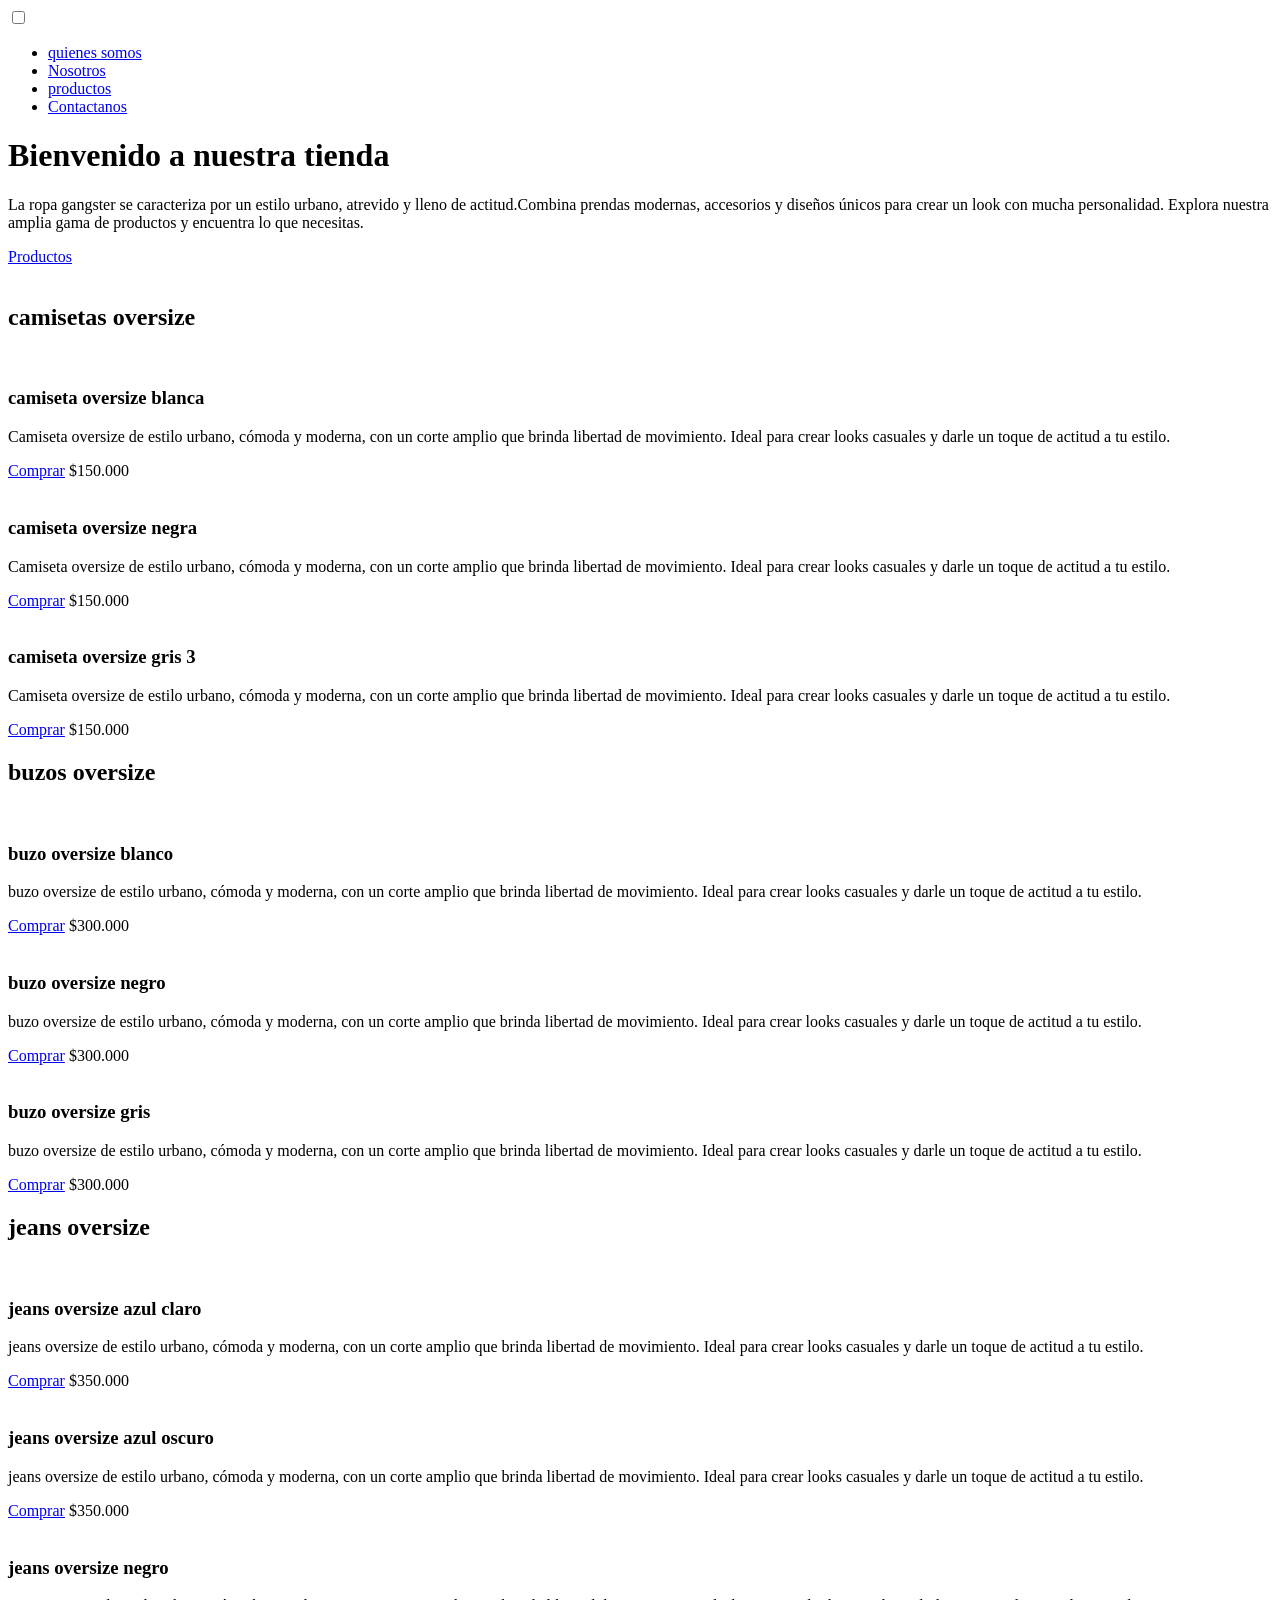
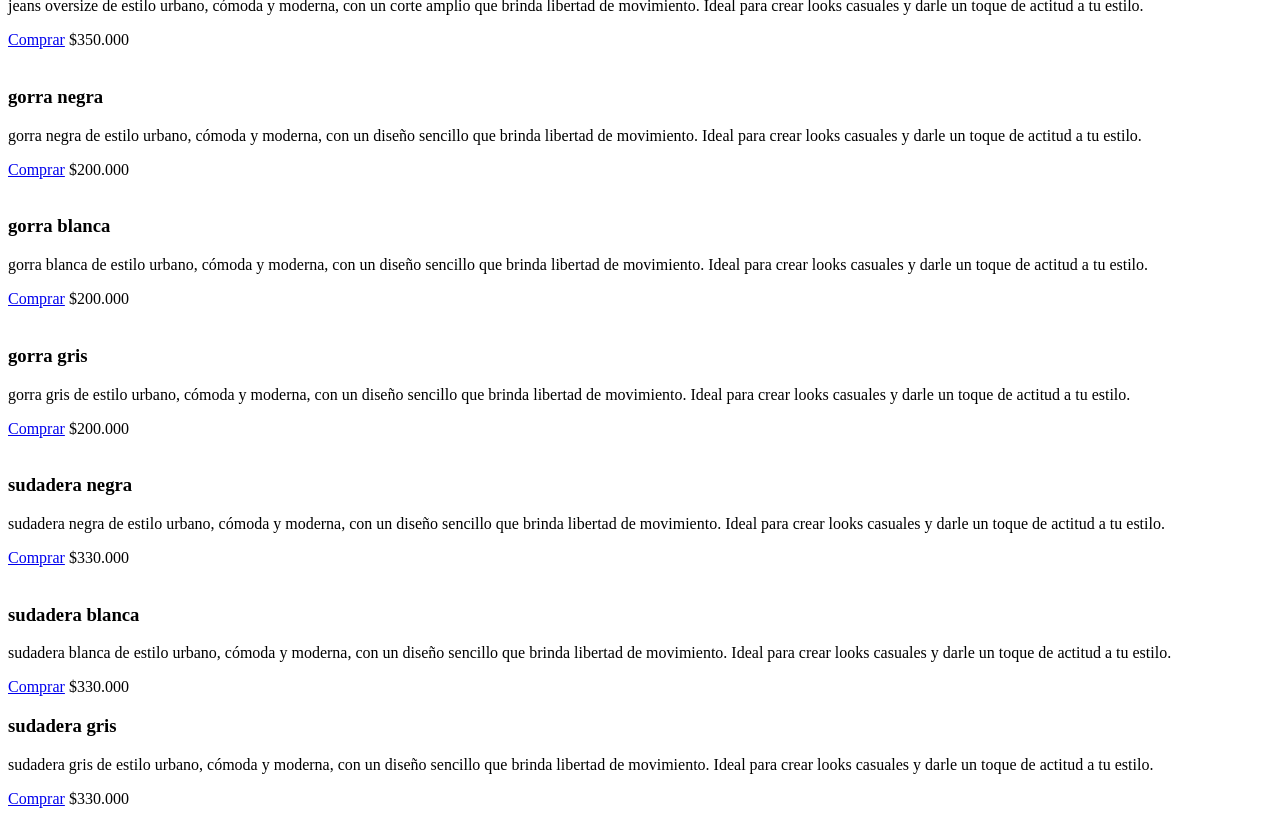
==== index.html @ 11039d5e "first commit" ====
<!DOCTYPE html>
<html lang="en">
<head>
    <meta charset="UTF-8">
    <meta name="viewport" content="width=device-width, initial-scale=1.0">
    <title>Document</title>
    <link rel="stylesheet" href="style.css">
</head>
<body>
  
    <header>
        <div class="menu container">
        <a href="#" class="logo"></a>
    <input type="checkbox" id="menu-toggle">
<label for="menu">
<img class="menu-icono" src="imagen logo.jpg" alt="">
</label>
<nav class="navbar">
    <ul>
        <li><a href="#">quienes somos</a></li>
        <li><a href="#">Nosotros</a></li>
        <li><a href="#">productos</a></li>
        <li><a href="#">Contactanos</a></li>
    </ul>
</nav>
</div>
<div class="header-content container"> 
<div class="header-text">
    <h1>Bienvenido a nuestra tienda</h1>
    <p> La ropa gangster se caracteriza por un estilo urbano, atrevido y lleno de actitud.Combina prendas modernas, accesorios y diseños únicos para crear un look con mucha personalidad.
        Explora nuestra amplia gama de productos y encuentra lo que necesitas.
    </p>
    <a href="#" class="btn-1">Productos</a>
</div>
<div class="header-imgg">
    <img src="descuentos.jpg" alt="">

</div>
</div>
<header>


    <section> 
        <h2>camisetas oversize</h2>
        <div class="productos-grid">
            <div class="producto">
                <img src="camisa blanca.avif" alt="">
                <h3>camiseta oversize blanca</h3>
                <p>Camiseta oversize de estilo urbano, cómoda y moderna, con un corte amplio que brinda libertad de movimiento. Ideal para crear looks casuales y darle un toque de actitud a tu estilo.</p>
                <a href="#" class="btn-2">Comprar</a>
                <span>$150.000</span>
            </div>
    
           
           
            <div class="producto">
                <img src="camisa negra.webp" alt="">
                <h3>camiseta oversize negra</h3>
                <p>Camiseta oversize de estilo urbano, cómoda y moderna, con un corte amplio que brinda libertad de movimiento. Ideal para crear looks casuales y darle un toque de actitud a tu estilo.</p>
                <a href="#" class="btn-2">Comprar</a>
                <span>$150.000</span>
            </div>
          
          
          
          
            <div class="producto">
                <img src="camisa gris.webp" alt="">
                <h3>camiseta oversize gris 3</h3>
                <p>Camiseta oversize de estilo urbano, cómoda y moderna, con un corte amplio que brinda libertad de movimiento. Ideal para crear looks casuales y darle un toque de actitud a tu estilo.</p>
                <a href="#" class="btn-2">Comprar</a>
                <span></span>$150.000</span>
            </div>
        </div>

    
    
        <h2>buzos oversize</h2>
        <div class="productos-grid">
            <div class="producto">
                <img src="buzo blanco.jpg" alt="">
                <h3>buzo oversize blanco</h3>
                <p>buzo oversize de estilo urbano, cómoda y moderna, con un corte amplio que brinda libertad de movimiento. Ideal para crear looks casuales y darle un toque de actitud a tu estilo.</p>
                <a href="#" class="btn-2">Comprar</a>
                <span>$300.000</span>
            </div>
           
           
           
            <div class="producto">
                <img src="buzo negro.jpg" alt="">
                <h3>buzo oversize negro</h3>
                <p>buzo oversize de estilo urbano, cómoda y moderna, con un corte amplio que brinda libertad de movimiento. Ideal para crear looks casuales y darle un toque de actitud a tu estilo.</p>
                <a href="#" class="btn-2">Comprar</a>
                <span>$300.000</span>
            </div>
          
          
          
          
            <div class="producto">
                <img src="buzo gris.jpg" alt="">
                <h3>buzo oversize gris</h3>
                <p>buzo oversize de estilo urbano, cómoda y moderna, con un corte amplio que brinda libertad de movimiento. Ideal para crear looks casuales y darle un toque de actitud a tu estilo.</p>
                <a href="#" class="btn-2">Comprar</a>
                <span>$300.000</span>
                
                    
    <section> 
        <h2>jeans oversize</h2>
        <div class="productos-grid">


            <div class="producto">
                <img src="jeans azul claro.jpg" alt="">
                <h3>jeans oversize azul claro</h3>
                <p>jeans oversize de estilo urbano, cómoda y moderna, con un corte amplio que brinda libertad de movimiento. Ideal para crear looks casuales y darle un toque de actitud a tu estilo.</p>
                <a href="#" class="btn-2">Comprar</a>
                <span>$350.000</span>
                
            </div>
                <img src="azul oscuro.jpg" alt="">
                <h3>jeans oversize azul oscuro</h3>
                <p>jeans oversize de estilo urbano, cómoda y moderna, con un corte amplio que brinda libertad de movimiento. Ideal para crear looks casuales y darle un toque de actitud a tu estilo.</p>
                <a href="#" class="btn-2">Comprar</a>
                <span>$350.000</span>

        </div> 
                <img src="jeans negro.jpg" alt="">
                <h3>jeans oversize negro</h3>
                <p>jeans oversize de estilo urbano, cómoda y moderna, con un corte amplio que brinda libertad de movimiento. Ideal para crear looks casuales y darle un toque de actitud a tu estilo.</p>
                <a href="#" class="btn-2">Comprar</a>
                <span>$350.000</span>

                <div>
                <img src="gorra negra.jpg" alt="">
                <h3>gorra negra</h3>
                <p>gorra negra de estilo urbano, cómoda y moderna, con un diseño sencillo que brinda libertad de movimiento. Ideal para crear looks casuales y darle un toque de actitud a tu estilo.</p>
                <a href="#" class="btn-2">Comprar</a>
                <span>$200.000</span>

                </div>
                <img src="gorra blanca.jpg" alt="">
                <h3>gorra blanca</h3>
                <p>gorra blanca de estilo urbano, cómoda y moderna, con un diseño sencillo que brinda libertad de movimiento. Ideal para crear looks casuales y darle un toque de actitud a tu estilo.</p>
                <a href="#" class="btn-2">Comprar</a>
                <span>$200.000</span>

                </div> <img src="gorra gris.jpg" alt="">
                <h3>gorra gris</h3>
                <p>gorra gris de estilo urbano, cómoda y moderna, con un diseño sencillo que brinda libertad de movimiento. Ideal para crear looks casuales y darle un toque de actitud a tu estilo.</p>
                <a href="#" class="btn-2">Comprar</a>
                <span>$200.000</span>

            
        </div>
         <img src="sudadera negra.jpg" alt="">
                <h3>sudadera negra</h3>
                <p>sudadera negra de estilo urbano, cómoda y moderna, con un diseño sencillo que brinda libertad de movimiento. Ideal para crear looks casuales y darle un toque de actitud a tu estilo.</p>
                <a href="#" class="btn-2">Comprar</a>
                <span>$330.000</span>

         </section>
                <img src="sudadera blanca.jpg" alt="">
                <h3>sudadera blanca</h3>
                <p>sudadera blanca de estilo urbano, cómoda y moderna, con un diseño sencillo que brinda libertad de movimiento. Ideal para crear looks casuales y darle un toque de actitud a tu estilo.</p>
                <a href="#" class="btn-2">Comprar</a>
                <span>$330.000</span> 


    
                <img src="sudadera gris.jpg" alt="">
                <h3>sudadera gris</h3>
                <p>sudadera gris de estilo urbano, cómoda y moderna, con un diseño sencillo que brinda libertad de movimiento. Ideal para crear looks casuales y darle un toque de actitud a tu estilo.</p>
                <a href="#" class="btn-2">Comprar</a>
                <span>$330.000</span>    
</body>
</html>
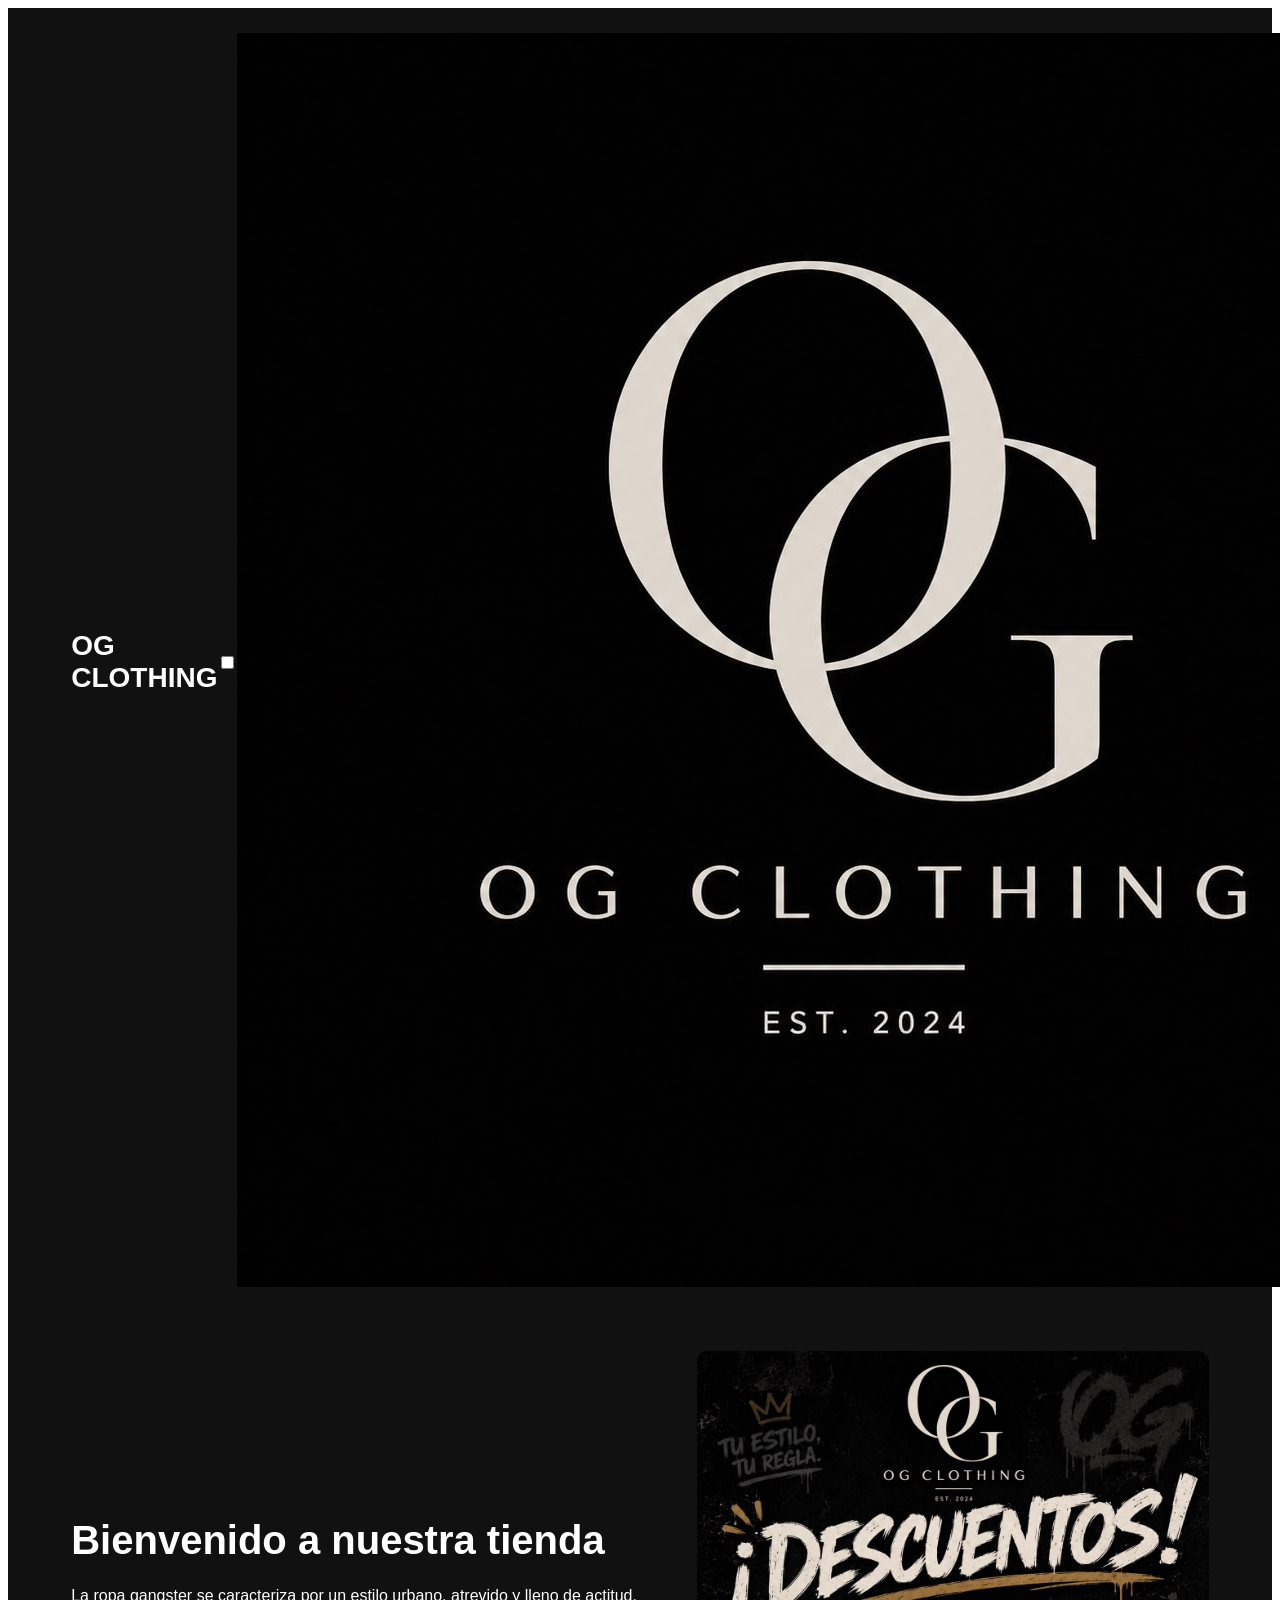
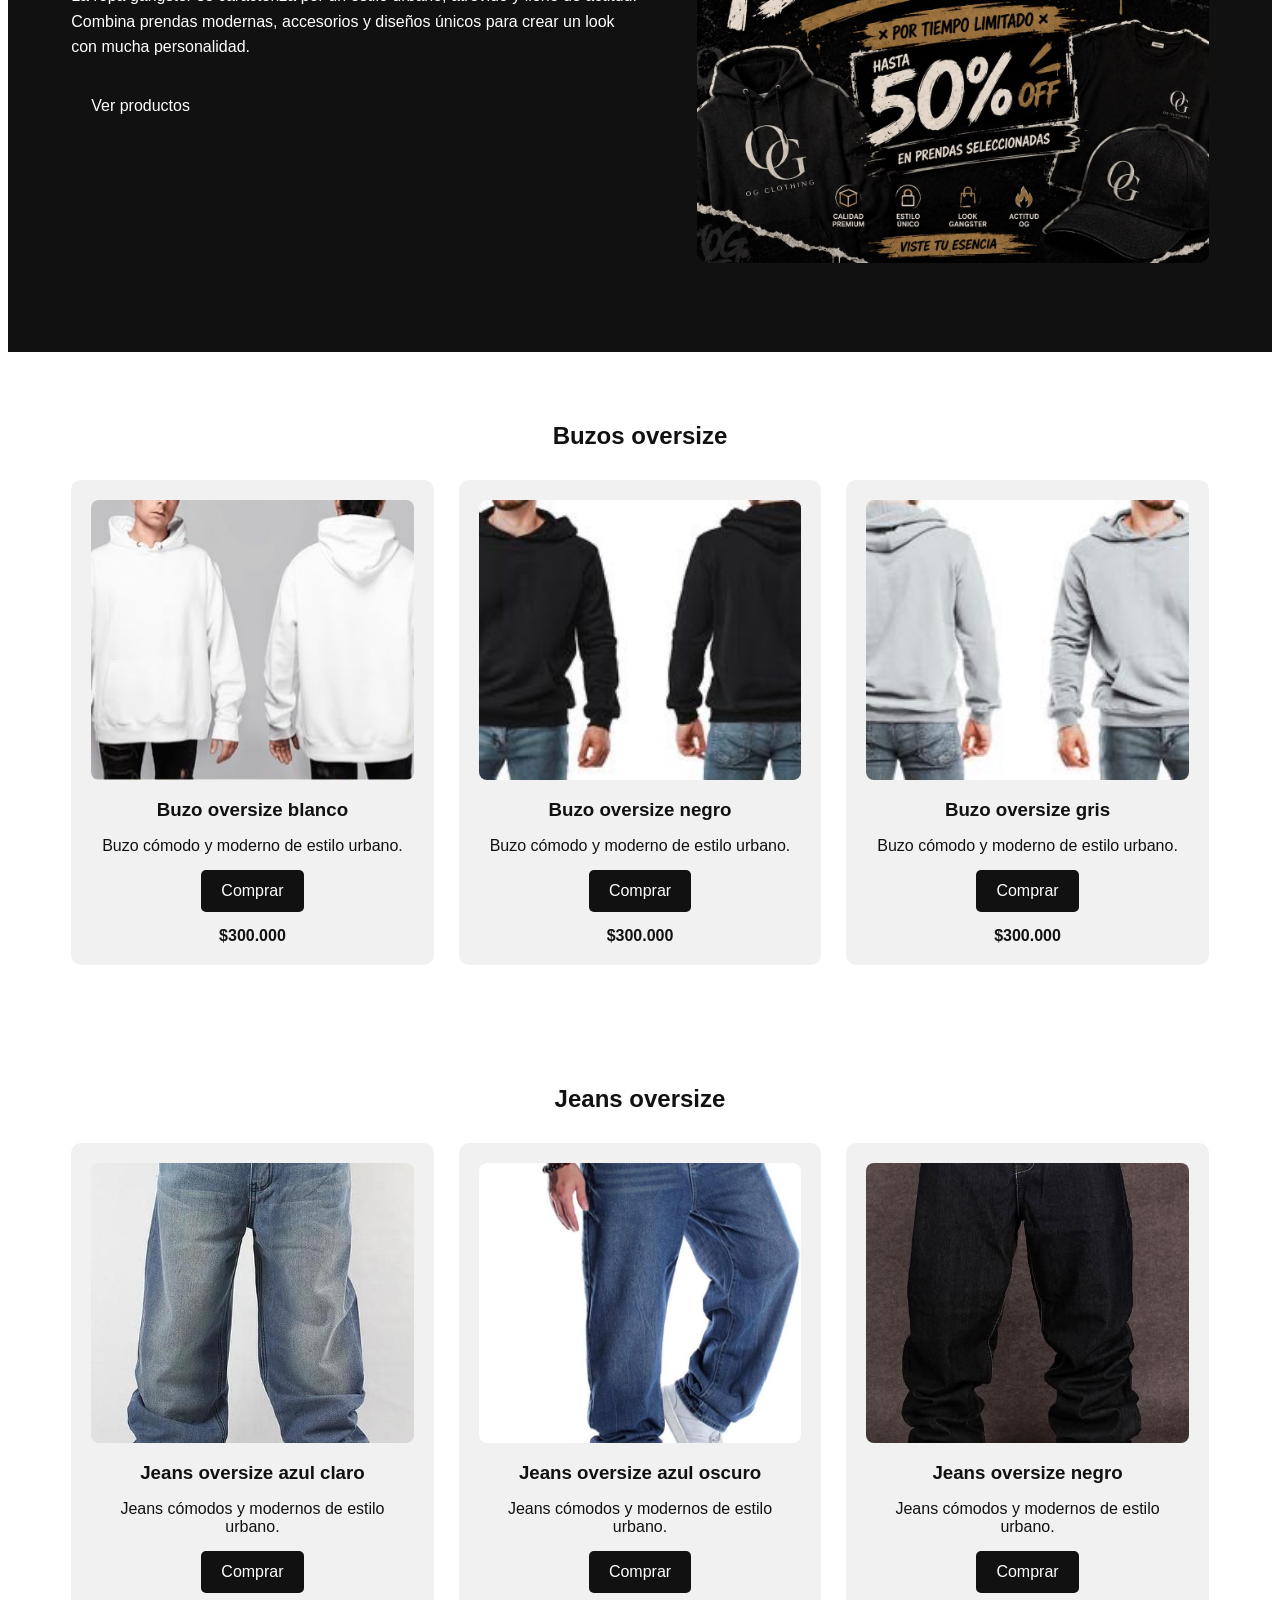
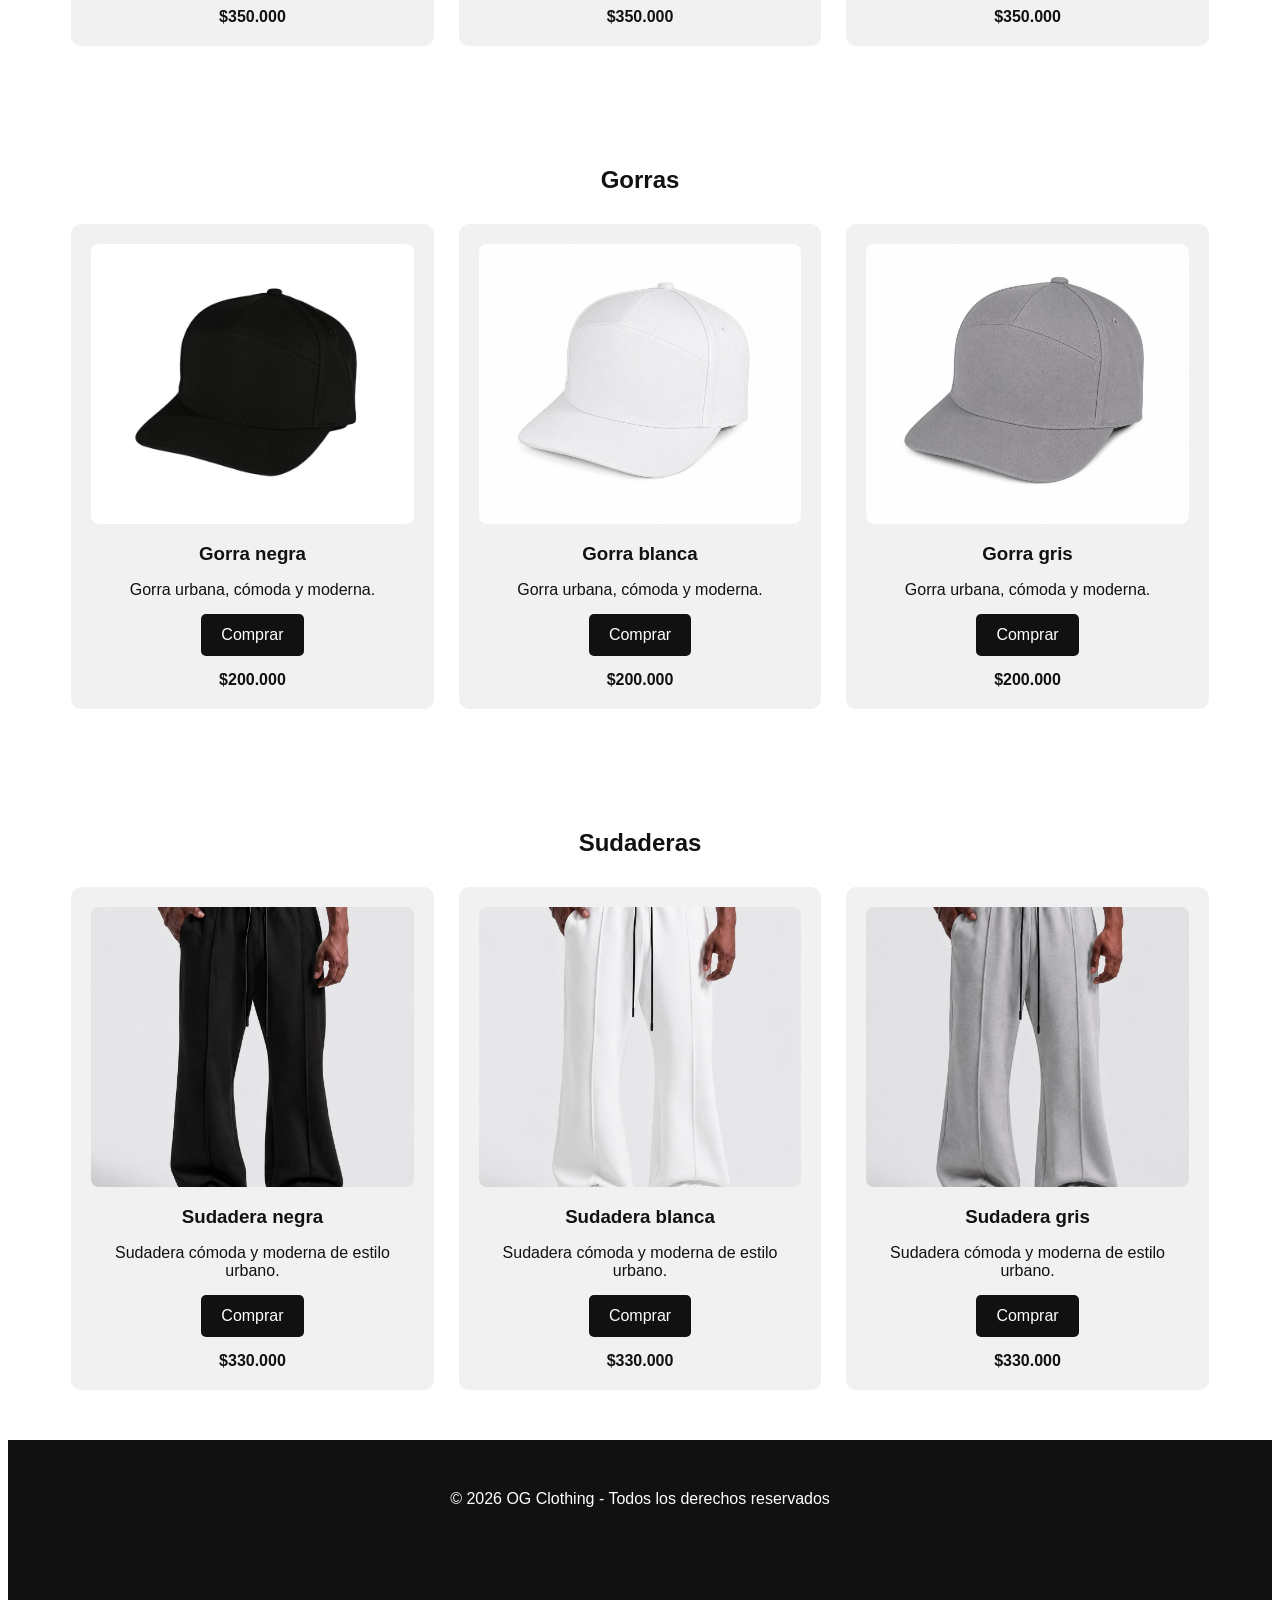
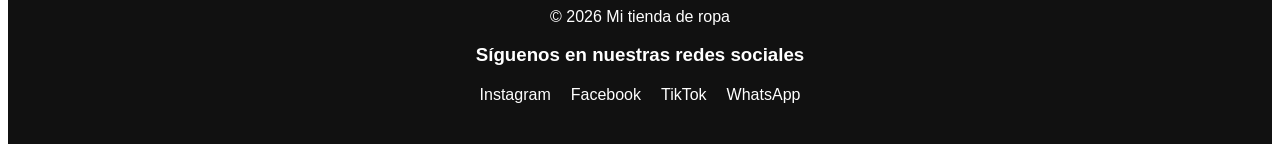
==== commit f3ca9077: "Se crea una pagina interna de quienes somos y se estiliza el footer con CSS" ====
--- a/index.html
+++ b/index.html
@@ -1,178 +1,220 @@
+
 <!DOCTYPE html>
-<html lang="en">
+<html lang="es">
+
 <head>
     <meta charset="UTF-8">
     <meta name="viewport" content="width=device-width, initial-scale=1.0">
-    <title>Document</title>
+    <title>OG Clothing</title>
     <link rel="stylesheet" href="style.css">
 </head>
+
 <body>
-  
-    <header>
-        <div class="menu container">
-        <a href="#" class="logo"></a>
-    <input type="checkbox" id="menu-toggle">
-<label for="menu">
-<img class="menu-icono" src="imagen logo.jpg" alt="">
-</label>
-<nav class="navbar">
-    <ul>
-        <li><a href="#">quienes somos</a></li>
-        <li><a href="#">Nosotros</a></li>
-        <li><a href="#">productos</a></li>
-        <li><a href="#">Contactanos</a></li>
-    </ul>
-</nav>
-</div>
-<div class="header-content container"> 
-<div class="header-text">
-    <h1>Bienvenido a nuestra tienda</h1>
-    <p> La ropa gangster se caracteriza por un estilo urbano, atrevido y lleno de actitud.Combina prendas modernas, accesorios y diseños únicos para crear un look con mucha personalidad.
-        Explora nuestra amplia gama de productos y encuentra lo que necesitas.
-    </p>
-    <a href="#" class="btn-1">Productos</a>
-</div>
-<div class="header-imgg">
-    <img src="descuentos.jpg" alt="">
-
-</div>
-</div>
+
 <header>
-
-
-    <section> 
-        <h2>camisetas oversize</h2>
-        <div class="productos-grid">
-            <div class="producto">
-                <img src="camisa blanca.avif" alt="">
-                <h3>camiseta oversize blanca</h3>
-                <p>Camiseta oversize de estilo urbano, cómoda y moderna, con un corte amplio que brinda libertad de movimiento. Ideal para crear looks casuales y darle un toque de actitud a tu estilo.</p>
-                <a href="#" class="btn-2">Comprar</a>
-                <span>$150.000</span>
-            </div>
-    
-           
-           
-            <div class="producto">
-                <img src="camisa negra.webp" alt="">
-                <h3>camiseta oversize negra</h3>
-                <p>Camiseta oversize de estilo urbano, cómoda y moderna, con un corte amplio que brinda libertad de movimiento. Ideal para crear looks casuales y darle un toque de actitud a tu estilo.</p>
-                <a href="#" class="btn-2">Comprar</a>
-                <span>$150.000</span>
-            </div>
-          
-          
-          
-          
-            <div class="producto">
-                <img src="camisa gris.webp" alt="">
-                <h3>camiseta oversize gris 3</h3>
-                <p>Camiseta oversize de estilo urbano, cómoda y moderna, con un corte amplio que brinda libertad de movimiento. Ideal para crear looks casuales y darle un toque de actitud a tu estilo.</p>
-                <a href="#" class="btn-2">Comprar</a>
-                <span></span>$150.000</span>
-            </div>
-        </div>
-
-    
-    
-        <h2>buzos oversize</h2>
-        <div class="productos-grid">
-            <div class="producto">
-                <img src="buzo blanco.jpg" alt="">
-                <h3>buzo oversize blanco</h3>
-                <p>buzo oversize de estilo urbano, cómoda y moderna, con un corte amplio que brinda libertad de movimiento. Ideal para crear looks casuales y darle un toque de actitud a tu estilo.</p>
+    <div class="menu container">
+        <a href="#" class="logo">OG CLOTHING</a>
+
+        <input type="checkbox" id="menu-toggle">
+
+        <label for="menu-toggle">
+            <img class="menu-icono" src="imagenes/imagen%20logo.jpg" alt="Menú">
+        </label>
+
+        <nav class="navbar">
+            <ul>
+                <li><a href="#inicio">Inicio</a></li>
+                <li><a href="#productos">Productos</a></li>
+                <li><a href="#contacto">Contáctanos</a></li>
+            </ul>
+        </nav>
+    </div>
+
+    <div class="header-content container" id="inicio">
+        <div class="header-text">
+            <h1>Bienvenido a nuestra tienda</h1>
+
+            <p>
+                La ropa gangster se caracteriza por un estilo urbano, atrevido
+                y lleno de actitud. Combina prendas modernas, accesorios y
+                diseños únicos para crear un look con mucha personalidad.
+            </p>
+
+            <a href="#productos" class="btn-1">Ver productos</a>
+        </div>
+
+        <div class="header-img">
+            <img src="imagenes/descuentos.jpg" alt="Descuentos de OG Clothing">
+        </div>
+    </div>
+</header>
+
+<main id="productos">
+
+    <section class="productos-seccion">
+        <h2>Buzos oversize</h2>
+
+        <div class="productos-grid">
+
+            <div class="producto">
+                <img src="imagenes/buzo%20blanco.jpg" alt="Buzo oversize blanco">
+                <h3>Buzo oversize blanco</h3>
+                <p>Buzo cómodo y moderno de estilo urbano.</p>
                 <a href="#" class="btn-2">Comprar</a>
                 <span>$300.000</span>
             </div>
-           
-           
-           
-            <div class="producto">
-                <img src="buzo negro.jpg" alt="">
-                <h3>buzo oversize negro</h3>
-                <p>buzo oversize de estilo urbano, cómoda y moderna, con un corte amplio que brinda libertad de movimiento. Ideal para crear looks casuales y darle un toque de actitud a tu estilo.</p>
+
+            <div class="producto">
+                <img src="imagenes/buzo%20negro.jpg" alt="Buzo oversize negro">
+                <h3>Buzo oversize negro</h3>
+                <p>Buzo cómodo y moderno de estilo urbano.</p>
                 <a href="#" class="btn-2">Comprar</a>
                 <span>$300.000</span>
             </div>
-          
-          
-          
-          
-            <div class="producto">
-                <img src="buzo gris.jpg" alt="">
-                <h3>buzo oversize gris</h3>
-                <p>buzo oversize de estilo urbano, cómoda y moderna, con un corte amplio que brinda libertad de movimiento. Ideal para crear looks casuales y darle un toque de actitud a tu estilo.</p>
+
+            <div class="producto">
+                <img src="imagenes/buzo%20gris.jpg" alt="Buzo oversize gris">
+                <h3>Buzo oversize gris</h3>
+                <p>Buzo cómodo y moderno de estilo urbano.</p>
                 <a href="#" class="btn-2">Comprar</a>
                 <span>$300.000</span>
-                
-                    
-    <section> 
-        <h2>jeans oversize</h2>
-        <div class="productos-grid">
-
-
-            <div class="producto">
-                <img src="jeans azul claro.jpg" alt="">
-                <h3>jeans oversize azul claro</h3>
-                <p>jeans oversize de estilo urbano, cómoda y moderna, con un corte amplio que brinda libertad de movimiento. Ideal para crear looks casuales y darle un toque de actitud a tu estilo.</p>
+            </div>
+
+        </div>
+    </section>
+
+    <section class="productos-seccion">
+        <h2>Jeans oversize</h2>
+
+        <div class="productos-grid">
+
+            <div class="producto">
+                <img src="imagenes/jeans%20azul%20claro.jpg" alt="Jeans azul claro">
+                <h3>Jeans oversize azul claro</h3>
+                <p>Jeans cómodos y modernos de estilo urbano.</p>
                 <a href="#" class="btn-2">Comprar</a>
                 <span>$350.000</span>
-                
-            </div>
-                <img src="azul oscuro.jpg" alt="">
-                <h3>jeans oversize azul oscuro</h3>
-                <p>jeans oversize de estilo urbano, cómoda y moderna, con un corte amplio que brinda libertad de movimiento. Ideal para crear looks casuales y darle un toque de actitud a tu estilo.</p>
+            </div>
+
+            <div class="producto">
+                <img src="imagenes/azul%20oscuro.jpg" alt="Jeans azul oscuro">
+                <h3>Jeans oversize azul oscuro</h3>
+                <p>Jeans cómodos y modernos de estilo urbano.</p>
                 <a href="#" class="btn-2">Comprar</a>
                 <span>$350.000</span>
-
-        </div> 
-                <img src="jeans negro.jpg" alt="">
-                <h3>jeans oversize negro</h3>
-                <p>jeans oversize de estilo urbano, cómoda y moderna, con un corte amplio que brinda libertad de movimiento. Ideal para crear looks casuales y darle un toque de actitud a tu estilo.</p>
+            </div>
+
+            <div class="producto">
+                <img src="imagenes/jeans%20negro.jpg" alt="Jeans negro">
+                <h3>Jeans oversize negro</h3>
+                <p>Jeans cómodos y modernos de estilo urbano.</p>
                 <a href="#" class="btn-2">Comprar</a>
                 <span>$350.000</span>
-
-                <div>
-                <img src="gorra negra.jpg" alt="">
-                <h3>gorra negra</h3>
-                <p>gorra negra de estilo urbano, cómoda y moderna, con un diseño sencillo que brinda libertad de movimiento. Ideal para crear looks casuales y darle un toque de actitud a tu estilo.</p>
+            </div>
+
+        </div>
+    </section>
+
+    <section class="productos-seccion">
+        <h2>Gorras</h2>
+
+        <div class="productos-grid">
+
+            <div class="producto">
+                <img src="imagenes/gorra%20negra.jpg" alt="Gorra negra">
+                <h3>Gorra negra</h3>
+                <p>Gorra urbana, cómoda y moderna.</p>
                 <a href="#" class="btn-2">Comprar</a>
                 <span>$200.000</span>
-
-                </div>
-                <img src="gorra blanca.jpg" alt="">
-                <h3>gorra blanca</h3>
-                <p>gorra blanca de estilo urbano, cómoda y moderna, con un diseño sencillo que brinda libertad de movimiento. Ideal para crear looks casuales y darle un toque de actitud a tu estilo.</p>
+            </div>
+
+            <div class="producto">
+                <img src="imagenes/gorra%20blanca.jpg" alt="Gorra blanca">
+                <h3>Gorra blanca</h3>
+                <p>Gorra urbana, cómoda y moderna.</p>
                 <a href="#" class="btn-2">Comprar</a>
                 <span>$200.000</span>
-
-                </div> <img src="gorra gris.jpg" alt="">
-                <h3>gorra gris</h3>
-                <p>gorra gris de estilo urbano, cómoda y moderna, con un diseño sencillo que brinda libertad de movimiento. Ideal para crear looks casuales y darle un toque de actitud a tu estilo.</p>
+            </div>
+
+            <div class="producto">
+                <img src="imagenes/gorra%20gris.jpg" alt="Gorra gris">
+                <h3>Gorra gris</h3>
+                <p>Gorra urbana, cómoda y moderna.</p>
                 <a href="#" class="btn-2">Comprar</a>
                 <span>$200.000</span>
-
-            
-        </div>
-         <img src="sudadera negra.jpg" alt="">
-                <h3>sudadera negra</h3>
-                <p>sudadera negra de estilo urbano, cómoda y moderna, con un diseño sencillo que brinda libertad de movimiento. Ideal para crear looks casuales y darle un toque de actitud a tu estilo.</p>
+            </div>
+
+        </div>
+    </section>
+
+    <section class="productos-seccion">
+        <h2>Sudaderas</h2>
+
+        <div class="productos-grid">
+
+            <div class="producto">
+                <img src="imagenes/sudadera%20negra.jpg" alt="Sudadera negra">
+                <h3>Sudadera negra</h3>
+                <p>Sudadera cómoda y moderna de estilo urbano.</p>
                 <a href="#" class="btn-2">Comprar</a>
                 <span>$330.000</span>
-
-         </section>
-                <img src="sudadera blanca.jpg" alt="">
-                <h3>sudadera blanca</h3>
-                <p>sudadera blanca de estilo urbano, cómoda y moderna, con un diseño sencillo que brinda libertad de movimiento. Ideal para crear looks casuales y darle un toque de actitud a tu estilo.</p>
-                <a href="#" class="btn-2">Comprar</a>
-                <span>$330.000</span> 
-
-
-    
-                <img src="sudadera gris.jpg" alt="">
-                <h3>sudadera gris</h3>
-                <p>sudadera gris de estilo urbano, cómoda y moderna, con un diseño sencillo que brinda libertad de movimiento. Ideal para crear looks casuales y darle un toque de actitud a tu estilo.</p>
-                <a href="#" class="btn-2">Comprar</a>
-                <span>$330.000</span>    
-</body>
-</html> +            </div>
+
+            <div class="producto">
+                <img src="imagenes/sudadera%20blanca.jpg" alt="Sudadera blanca">
+                <h3>Sudadera blanca</h3>
+                <p>Sudadera cómoda y moderna de estilo urbano.</p>
+                <a href="#" class="btn-2">Comprar</a>
+                <span>$330.000</span>
+            </div>
+
+            <div class="producto">
+                <img src="imagenes/sudadera%20gris.jpg" alt="Sudadera gris">
+                <h3>Sudadera gris</h3>
+                <p>Sudadera cómoda y moderna de estilo urbano.</p>
+                <a href="#" class="btn-2">Comprar</a>
+                <span>$330.000</span>
+            </div>
+
+        </div>
+    </section>
+
+</main>
+
+<footer id="contacto">
+    <p>© 2026 OG Clothing - Todos los derechos reservados</p>
+</footer>
+
+<!-- PIE DE PÁGINA -->
+    <footer>
+
+    <p>© 2026 Mi tienda de ropa</p>
+
+    <h3>Síguenos en nuestras redes sociales</h3>
+
+    <div class="redes-sociales">
+
+        <a href="https://www.instagram.com/ja_r004" target="_blank">
+            Instagram
+        </a>
+
+        <a href="https://www.facebook.com/Jean Alvarez" target="_blank">
+            Facebook
+        </a>
+
+        <a href="https://www.tiktok.com/@jean.alvarez824" target="_blank">
+            TikTok
+        </a>
+
+        <a href="https://wa.me/573243213664" target="_blank">
+            WhatsApp
+        </a>
+
+    </div>
+
+</footer>
+
+
+<body>
+</html>
+
--- a/style.css
+++ b/style.css
@@ -0,0 +1,180 @@
+Hazlo más fácil: reemplaza todo el contenido de tu archivo style.css por este código:
+
+* {
+    box-sizing: border-box;
+    margin: 0;
+    padding: 0;
+}
+
+body {
+    font-family: Arial, sans-serif;
+    background: white;
+    color: #111;
+}
+
+header {
+    background: #111;
+    color: white;
+    padding: 25px 0;
+}
+
+.container {
+    width: 90%;
+    max-width: 1200px;
+    margin: auto;
+}
+
+.menu {
+    display: flex;
+    align-items: center;
+    justify-content: space-between;
+}
+
+.logo {
+    color: white;
+    font-size: 28px;
+    font-weight: bold;
+    text-decoration: none;
+}
+
+.navbar ul {
+    display: flex;
+    gap: 20px;
+    list-style: none;
+}
+
+.navbar a {
+    color: white;
+    text-decoration: none;
+}
+
+.header-content {
+    display: flex;
+    align-items: center;
+    justify-content: space-between;
+    gap: 30px;
+    padding: 60px 0;
+}
+
+.header-text {
+    width: 50%;
+}
+
+.header-text h1 {
+    font-size: 40px;
+    margin-bottom: 20px;
+}
+
+.header-text p {
+    line-height: 1.6;
+    margin-bottom: 25px;
+}
+
+.header-img {
+    width: 45%;
+}
+
+.header-img img {
+    width: 100%;
+    border-radius: 10px;
+}
+
+.btn-1,
+.btn-2 {
+    display: inline-block;
+    padding: 12px 20px;
+    background: #111;
+    color: white;
+    text-decoration: none;
+    border-radius: 5px;
+}
+
+.productos-seccion {
+    padding: 50px 5%;
+}
+
+.productos-seccion h2 {
+    text-align: center;
+    margin-bottom: 30px;
+}
+
+.productos-grid {
+    display: grid;
+    grid-template-columns: repeat(3, 1fr);
+    gap: 25px;
+}
+
+.producto {
+    padding: 20px;
+    background: #f1f1f1;
+    text-align: center;
+    border-radius: 10px;
+}
+
+.producto img {
+    width: 100%;
+    height: 280px;
+    object-fit: cover;
+    border-radius: 8px;
+}
+
+.producto h3 {
+    margin: 15px 0 10px;
+}
+
+.producto p {
+    margin-bottom: 15px;
+}
+
+.producto span {
+    display: block;
+    margin-top: 15px;
+    font-weight: bold;
+}
+
+footer {
+    padding: 40px 20px;
+    background: #111;
+    color: white;
+    text-align: center;
+}
+
+footer h2,
+footer h3 {
+    margin-bottom: 15px;
+}
+
+footer p {
+    margin: 10px 0;
+}
+
+.redes-sociales {
+    display: flex;
+    justify-content: center;
+    gap: 20px;
+    margin-top: 20px;
+}
+
+.redes-sociales a {
+    color: white;
+    text-decoration: none;
+}
+
+@media (max-width: 768px) {
+    .header-content {
+        flex-direction: column;
+    }
+
+    .header-text,
+    .header-img {
+        width: 100%;
+    }
+
+    .productos-grid {
+        grid-template-columns: 1fr;
+    }
+
+    .navbar ul {
+        display: none;
+    }
+}
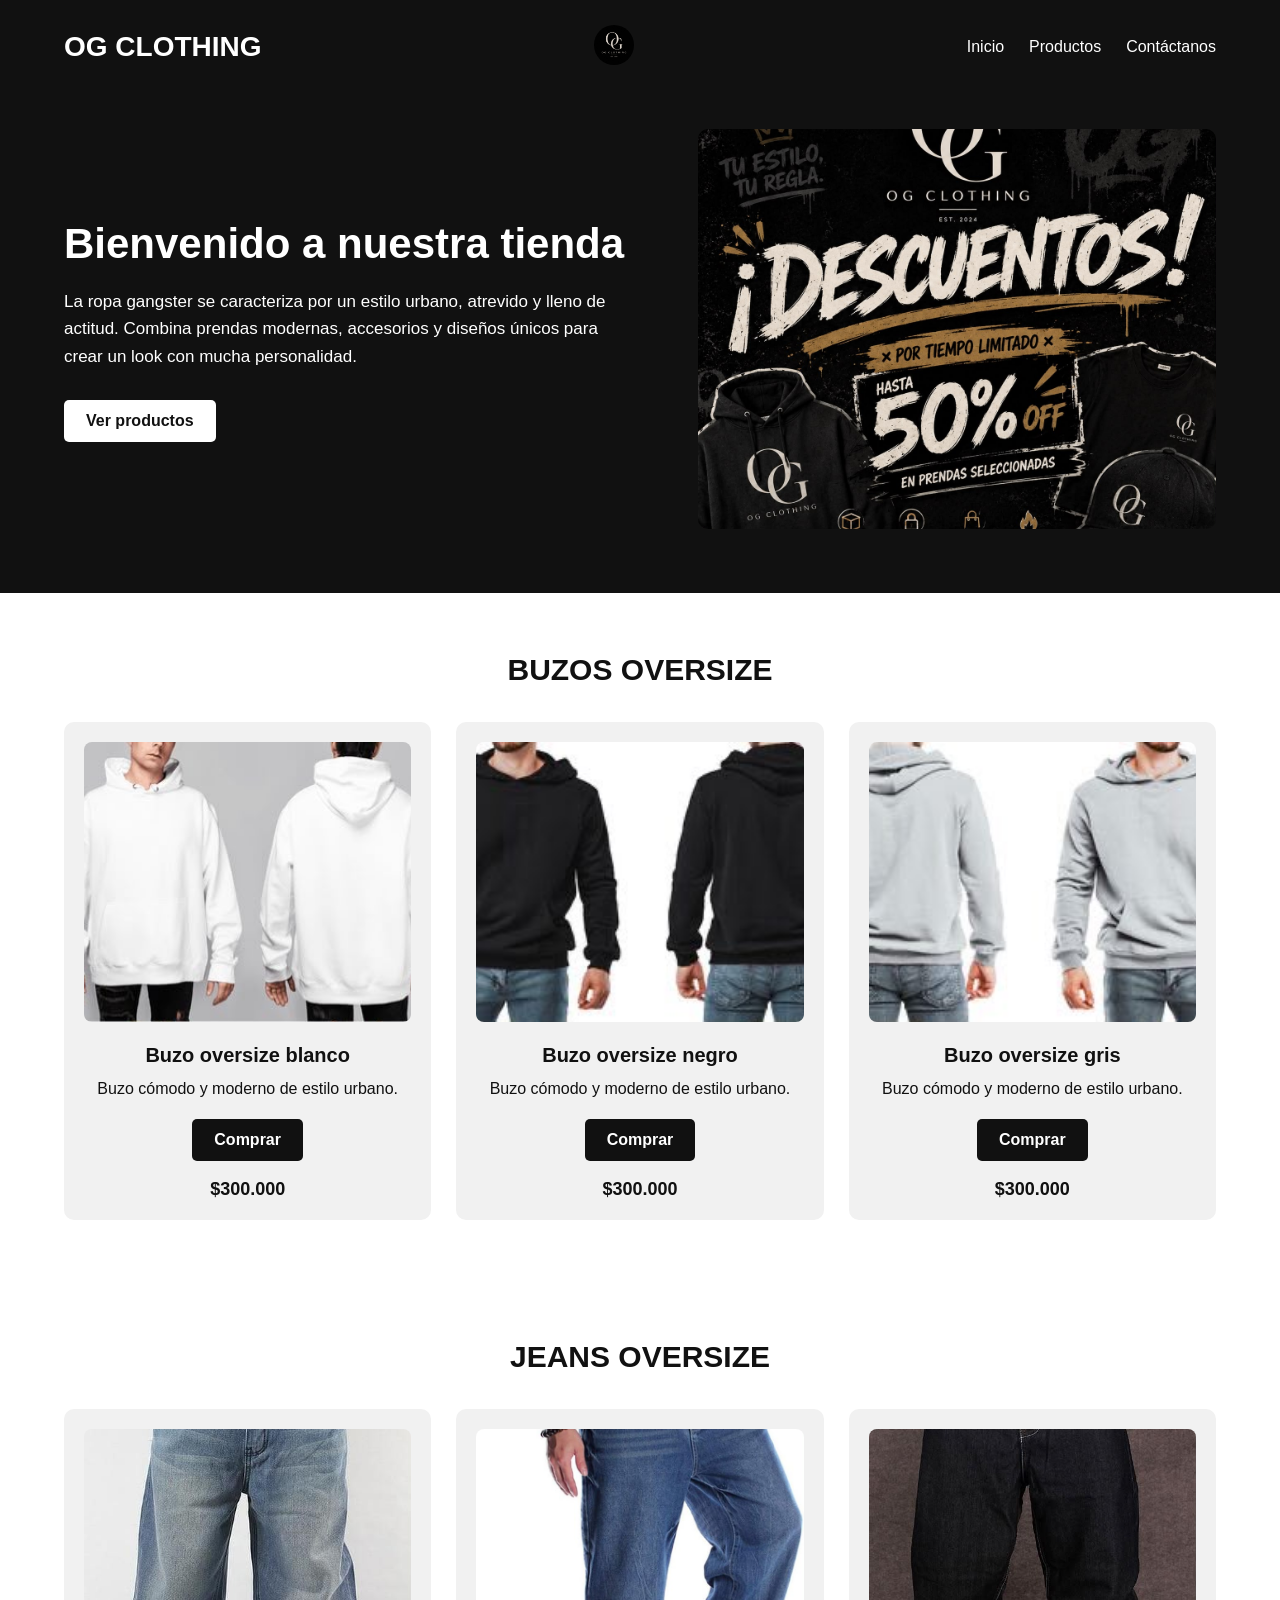
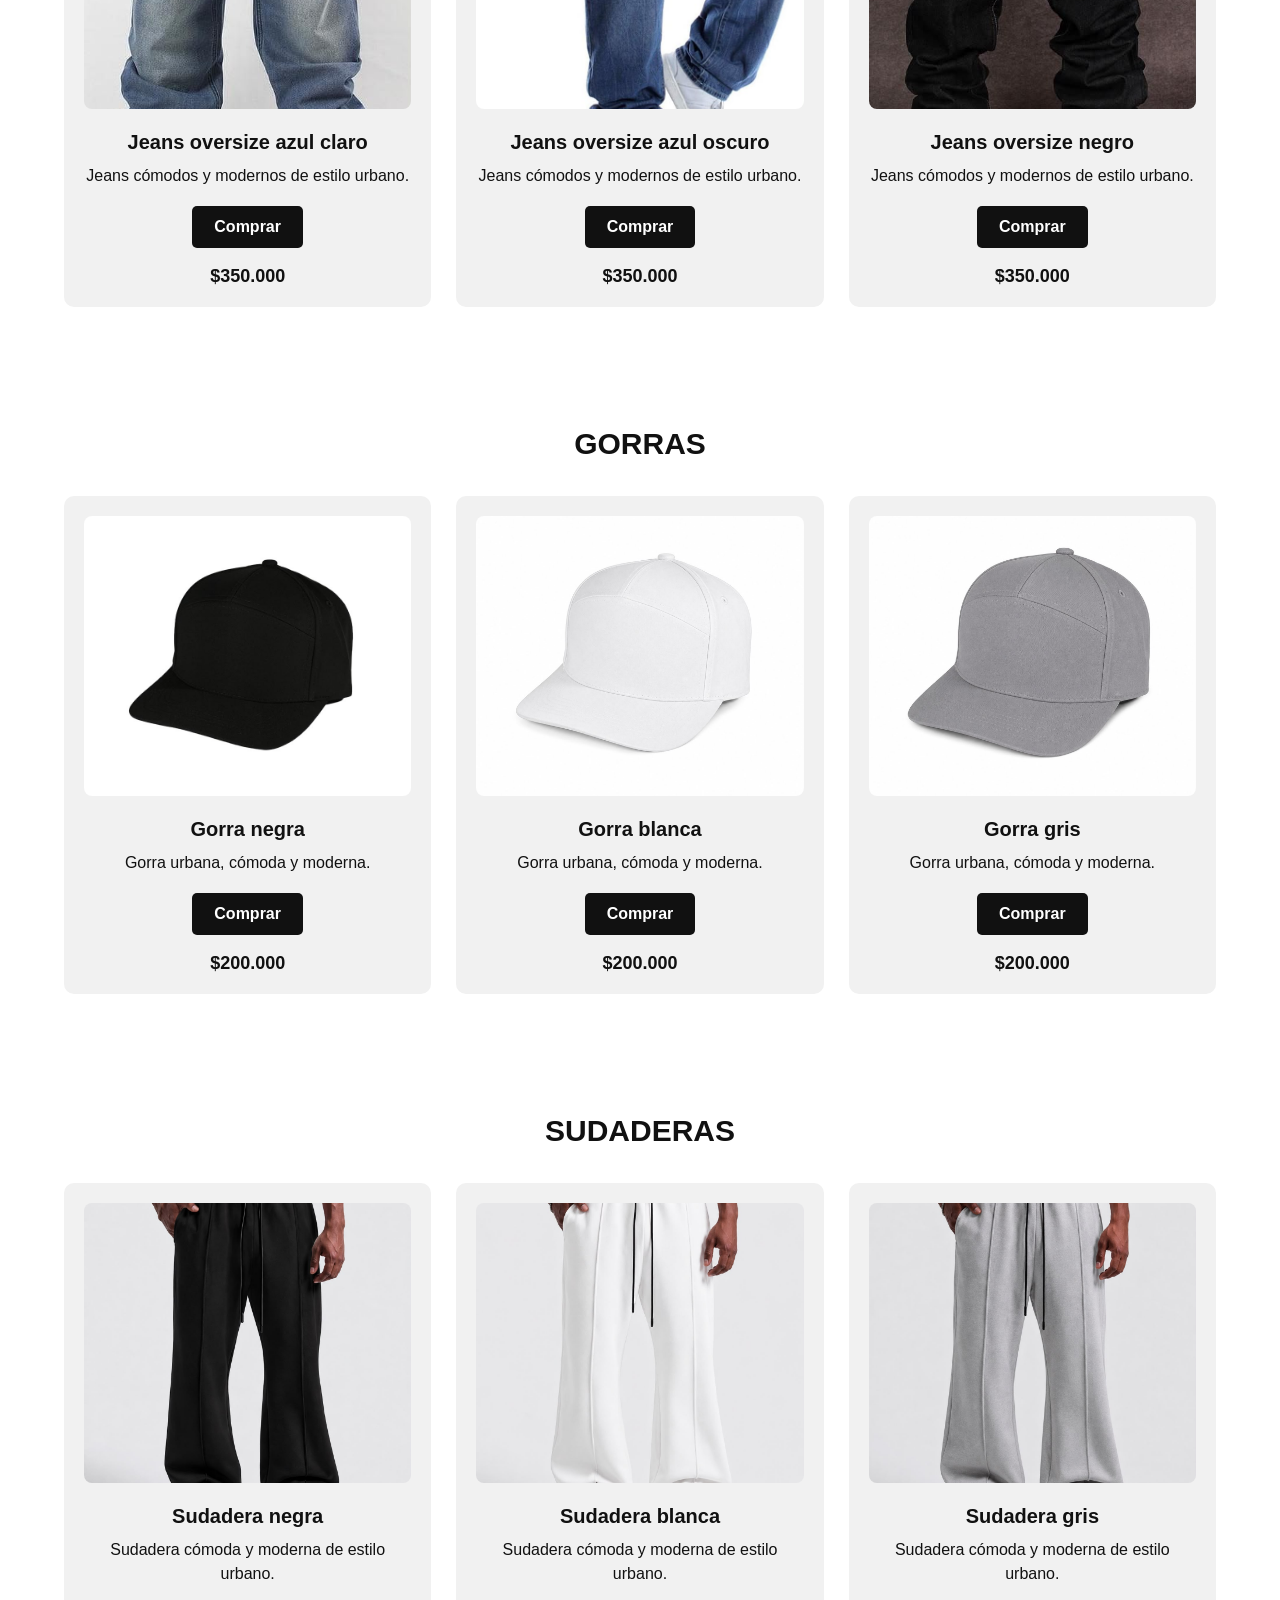
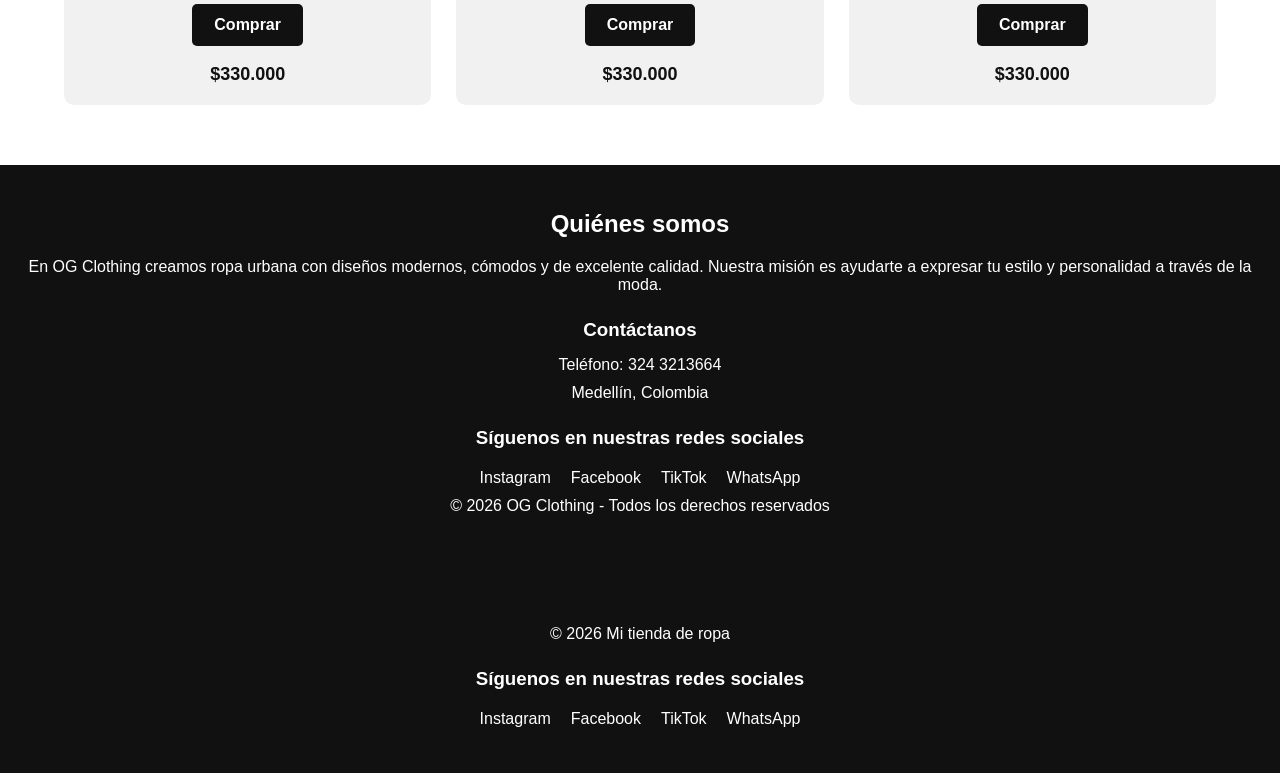
==== commit 2bbc12a9: "Actualizo datos de contacto" ====
--- a/index.html
+++ b/index.html
@@ -182,7 +182,32 @@
 </main>
 
 <footer id="contacto">
-    <p>© 2026 OG Clothing - Todos los derechos reservados</p>
+    <h2>Quiénes somos</h2>
+
+    <p>
+        En OG Clothing creamos ropa urbana con diseños modernos,
+        cómodos y de excelente calidad. Nuestra misión es ayudarte
+        a expresar tu estilo y personalidad a través de la moda.
+    </p>
+
+    <h3>Contáctanos</h3>
+
+    <p>Teléfono: 324 3213664</p>
+    <p>Medellín, Colombia</p>
+  
+
+    <h3>Síguenos en nuestras redes sociales</h3>
+
+    <div class="redes-sociales">
+        <a href="#">Instagram</a>
+        <a href="#">Facebook</a>
+        <a href="#">TikTok</a>
+        <a href="#">WhatsApp</a>
+    </div>
+
+    <p class="copyright">
+        © 2026 OG Clothing - Todos los derechos reservados
+    </p>
 </footer>
 
 <!-- PIE DE PÁGINA -->
--- a/style.css
+++ b/style.css
@@ -1,5 +1,3 @@
-Hazlo más fácil: reemplaza todo el contenido de tu archivo style.css por este código:
-
 * {
     box-sizing: border-box;
     margin: 0;
@@ -8,20 +6,22 @@
 
 body {
     font-family: Arial, sans-serif;
-    background: white;
-    color: #111;
-}
-
-header {
-    background: #111;
-    color: white;
-    padding: 25px 0;
+    background-color: #ffffff;
+    color: #111111;
 }
 
 .container {
     width: 90%;
     max-width: 1200px;
-    margin: auto;
+    margin: 0 auto;
+}
+
+/* ENCABEZADO */
+
+header {
+    background-color: #111111;
+    color: white;
+    padding: 25px 0 60px;
 }
 
 .menu {
@@ -39,21 +39,39 @@
 
 .navbar ul {
     display: flex;
-    gap: 20px;
+    gap: 25px;
     list-style: none;
 }
 
 .navbar a {
     color: white;
     text-decoration: none;
-}
+    font-size: 16px;
+}
+
+.navbar a:hover {
+    color: #cccccc;
+}
+
+#menu-toggle {
+    display: none;
+}
+
+.menu-icono {
+    width: 40px;
+    height: 40px;
+    object-fit: cover;
+    border-radius: 50%;
+}
+
+/* CONTENIDO PRINCIPAL */
 
 .header-content {
     display: flex;
     align-items: center;
     justify-content: space-between;
-    gap: 30px;
-    padding: 60px 0;
+    gap: 40px;
+    padding-top: 60px;
 }
 
 .header-text {
@@ -61,13 +79,14 @@
 }
 
 .header-text h1 {
-    font-size: 40px;
+    font-size: 42px;
     margin-bottom: 20px;
 }
 
 .header-text p {
+    font-size: 17px;
     line-height: 1.6;
-    margin-bottom: 25px;
+    margin-bottom: 30px;
 }
 
 .header-img {
@@ -76,37 +95,58 @@
 
 .header-img img {
     width: 100%;
+    max-height: 400px;
+    object-fit: cover;
     border-radius: 10px;
 }
+
+/* BOTONES */
 
 .btn-1,
 .btn-2 {
     display: inline-block;
-    padding: 12px 20px;
-    background: #111;
+    padding: 12px 22px;
+    background-color: #111111;
     color: white;
     text-decoration: none;
     border-radius: 5px;
-}
+    font-weight: bold;
+}
+
+.btn-1 {
+    background-color: white;
+    color: #111111;
+}
+
+.btn-1:hover,
+.btn-2:hover {
+    opacity: 0.75;
+}
+
+/* PRODUCTOS */
 
 .productos-seccion {
-    padding: 50px 5%;
+    padding: 60px 5%;
 }
 
 .productos-seccion h2 {
+    margin-bottom: 35px;
     text-align: center;
-    margin-bottom: 30px;
+    font-size: 30px;
+    text-transform: uppercase;
 }
 
 .productos-grid {
     display: grid;
     grid-template-columns: repeat(3, 1fr);
     gap: 25px;
+    max-width: 1200px;
+    margin: 0 auto;
 }
 
 .producto {
     padding: 20px;
-    background: #f1f1f1;
+    background-color: #f1f1f1;
     text-align: center;
     border-radius: 10px;
 }
@@ -119,28 +159,37 @@
 }
 
 .producto h3 {
-    margin: 15px 0 10px;
+    margin: 18px 0 10px;
+    font-size: 20px;
 }
 
 .producto p {
-    margin-bottom: 15px;
+    margin-bottom: 18px;
+    line-height: 1.5;
 }
 
 .producto span {
     display: block;
-    margin-top: 15px;
+    margin-top: 18px;
+    font-size: 18px;
     font-weight: bold;
 }
 
+/* PIE DE PÁGINA Y CONTACTO */
+
 footer {
-    padding: 40px 20px;
-    background: #111;
+    padding: 45px 20px;
+    background-color: #111111;
     color: white;
     text-align: center;
 }
 
-footer h2,
+footer h2 {
+    margin-bottom: 20px;
+}
+
 footer h3 {
+    margin-top: 25px;
     margin-bottom: 15px;
 }
 
@@ -160,9 +209,30 @@
     text-decoration: none;
 }
 
+.redes-sociales a:hover {
+    text-decoration: underline;
+}
+
+/* DISEÑO PARA CELULAR */
+
 @media (max-width: 768px) {
+    .menu {
+        flex-wrap: wrap;
+    }
+
+    .navbar {
+        width: 100%;
+        margin-top: 20px;
+    }
+
+    .navbar ul {
+        justify-content: center;
+        gap: 15px;
+    }
+
     .header-content {
         flex-direction: column;
+        text-align: center;
     }
 
     .header-text,
@@ -170,11 +240,20 @@
         width: 100%;
     }
 
+    .header-text h1 {
+        font-size: 32px;
+    }
+
     .productos-grid {
         grid-template-columns: 1fr;
     }
 
-    .navbar ul {
-        display: none;
-    }
-}
+    .producto img {
+        height: 300px;
+    }
+
+    .redes-sociales {
+        flex-direction: column;
+        gap: 10px;
+    }
+}
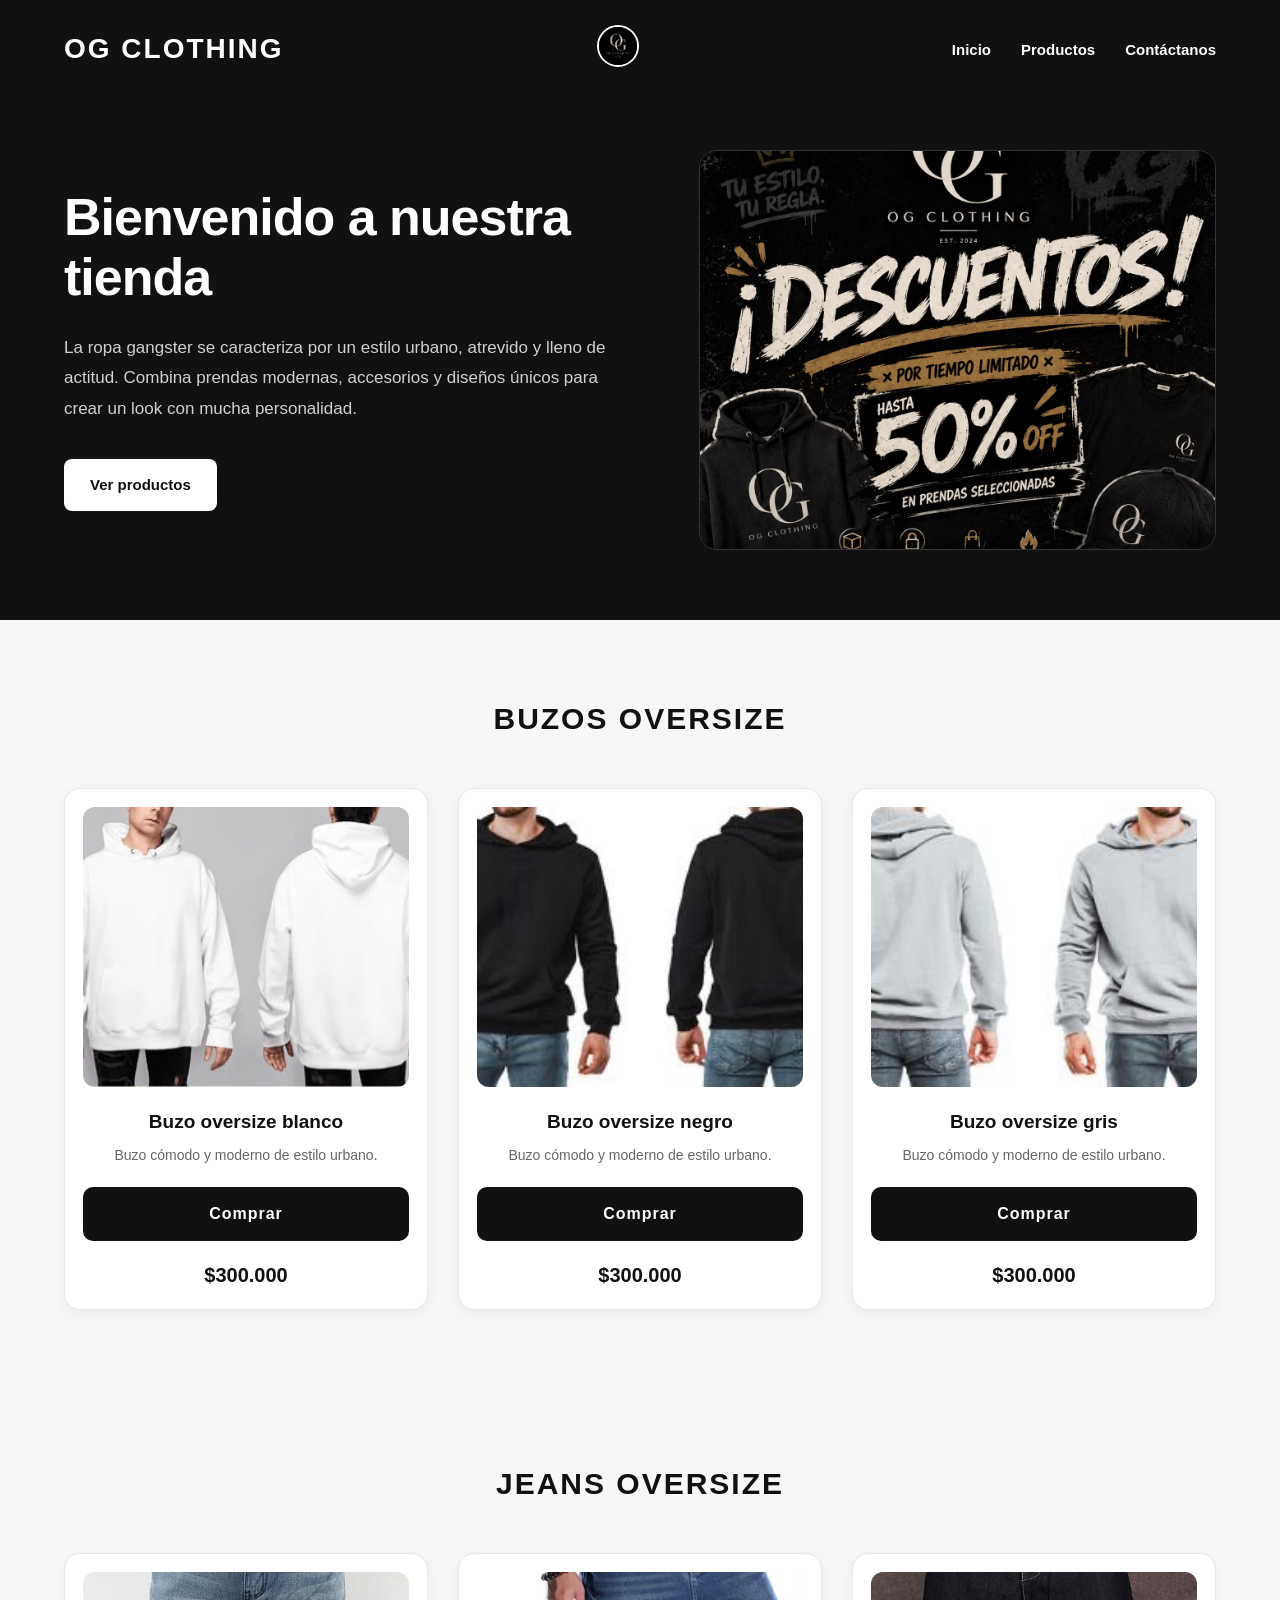
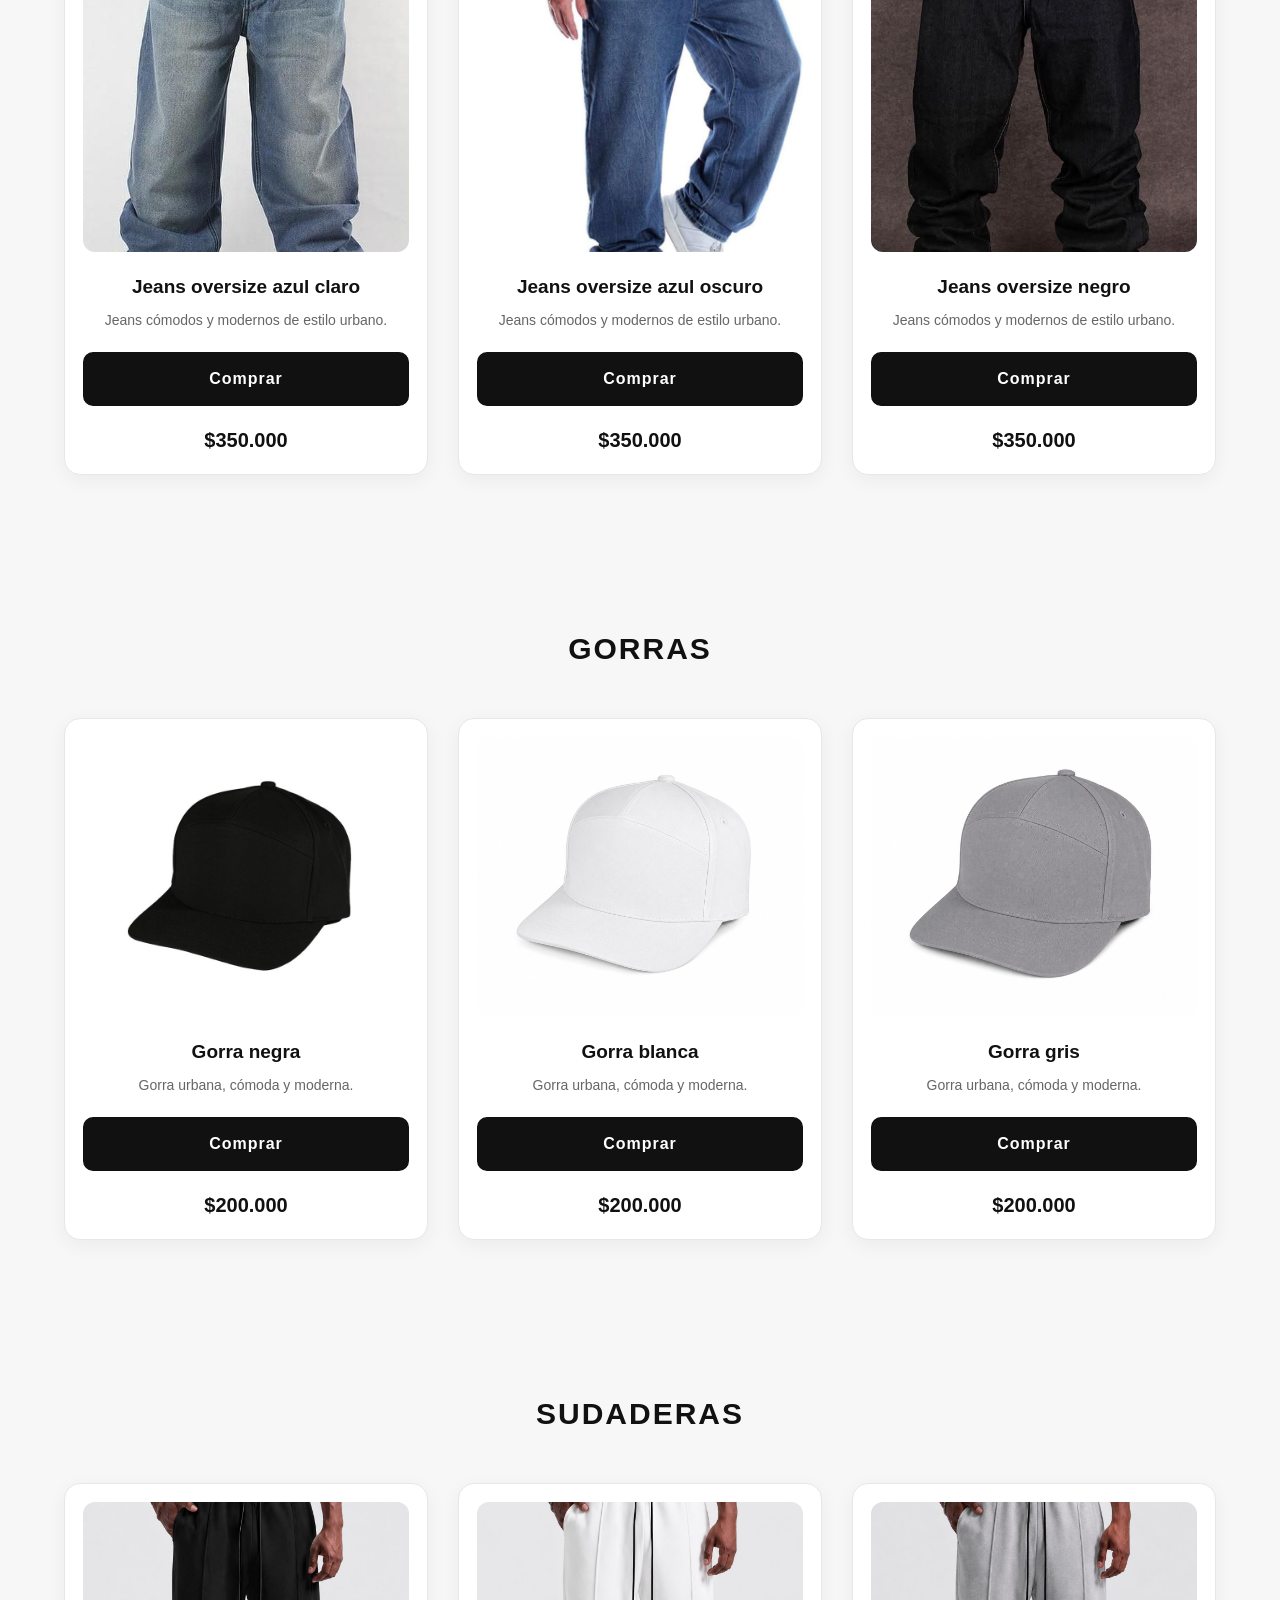
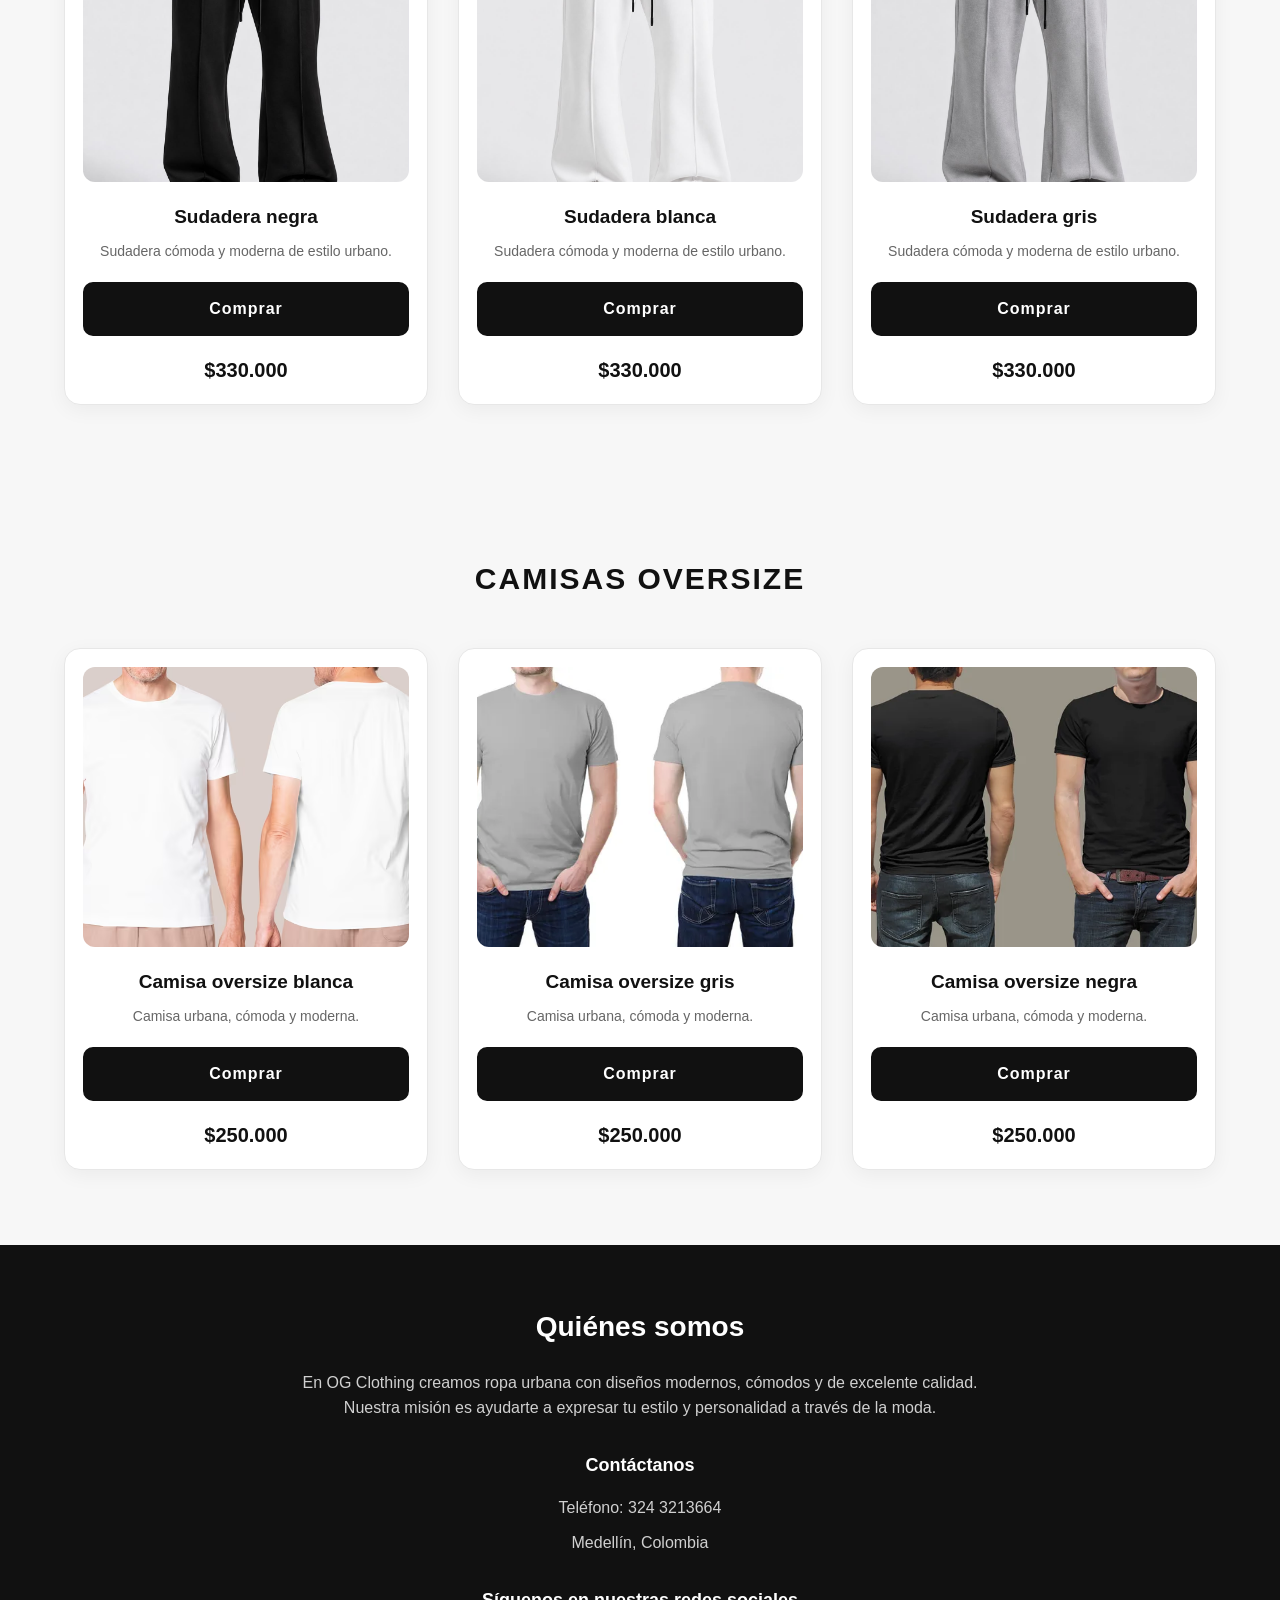
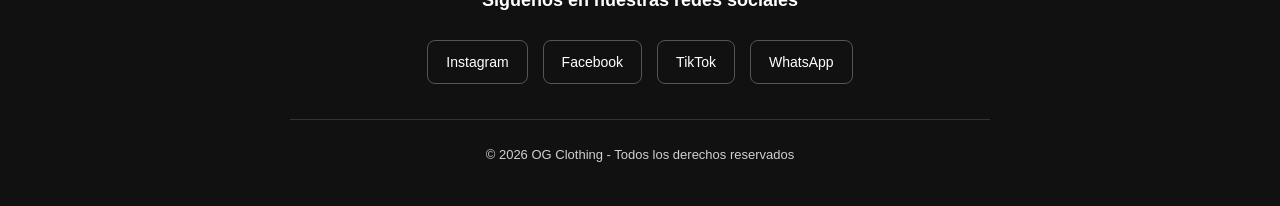
==== commit 384a4e45: "commit" ====
--- a/index.html
+++ b/index.html
@@ -57,18 +57,24 @@
         <div class="productos-grid">
 
             <div class="producto">
-                <img src="imagenes/buzo%20blanco.jpg" alt="Buzo oversize blanco">
-                <h3>Buzo oversize blanco</h3>
-                <p>Buzo cómodo y moderno de estilo urbano.</p>
-                <a href="#" class="btn-2">Comprar</a>
-                <span>$300.000</span>
-            </div>
+    <img src="imagenes/buzo%20blanco.jpg" alt="Buzo oversize blanco">
+    <h3>Buzo oversize blanco</h3>
+    <p>Buzo cómodo y moderno de estilo urbano.</p>
+
+    <button class="btn-2" onclick="comprarProducto('Buzo oversize blanco', 300000)">
+        Comprar
+    </button>
+
+    <span>$300.000</span>
+</div>
 
             <div class="producto">
                 <img src="imagenes/buzo%20negro.jpg" alt="Buzo oversize negro">
                 <h3>Buzo oversize negro</h3>
                 <p>Buzo cómodo y moderno de estilo urbano.</p>
-                <a href="#" class="btn-2">Comprar</a>
+                <button class="btn-2" onclick="comprarProducto('Buzo oversize negro', 300000)">
+    Comprar
+</button>
                 <span>$300.000</span>
             </div>
 
@@ -76,7 +82,9 @@
                 <img src="imagenes/buzo%20gris.jpg" alt="Buzo oversize gris">
                 <h3>Buzo oversize gris</h3>
                 <p>Buzo cómodo y moderno de estilo urbano.</p>
-                <a href="#" class="btn-2">Comprar</a>
+                <button class="btn-2" onclick="comprarProducto('Buzo oversize gris', 300000)">
+    Comprar
+</button>
                 <span>$300.000</span>
             </div>
 
@@ -92,7 +100,9 @@
                 <img src="imagenes/jeans%20azul%20claro.jpg" alt="Jeans azul claro">
                 <h3>Jeans oversize azul claro</h3>
                 <p>Jeans cómodos y modernos de estilo urbano.</p>
-                <a href="#" class="btn-2">Comprar</a>
+                <button class="btn-2" onclick="comprarProducto('Jeans oversize azul claro', 350000)">
+    Comprar
+</button>
                 <span>$350.000</span>
             </div>
 
@@ -100,7 +110,9 @@
                 <img src="imagenes/azul%20oscuro.jpg" alt="Jeans azul oscuro">
                 <h3>Jeans oversize azul oscuro</h3>
                 <p>Jeans cómodos y modernos de estilo urbano.</p>
-                <a href="#" class="btn-2">Comprar</a>
+               <button class="btn-2" onclick="comprarProducto('Jeans oversize azul oscuro', 350000)">
+    Comprar
+</button>
                 <span>$350.000</span>
             </div>
 
@@ -108,7 +120,9 @@
                 <img src="imagenes/jeans%20negro.jpg" alt="Jeans negro">
                 <h3>Jeans oversize negro</h3>
                 <p>Jeans cómodos y modernos de estilo urbano.</p>
-                <a href="#" class="btn-2">Comprar</a>
+                <button class="btn-2" onclick="comprarProducto('Jeans oversize negro', 350000)">
+    Comprar
+</button>
                 <span>$350.000</span>
             </div>
 
@@ -124,7 +138,9 @@
                 <img src="imagenes/gorra%20negra.jpg" alt="Gorra negra">
                 <h3>Gorra negra</h3>
                 <p>Gorra urbana, cómoda y moderna.</p>
-                <a href="#" class="btn-2">Comprar</a>
+                <button class="btn-2" onclick="comprarProducto('Gorra negra', 200000)">
+    Comprar
+</button>
                 <span>$200.000</span>
             </div>
 
@@ -132,7 +148,9 @@
                 <img src="imagenes/gorra%20blanca.jpg" alt="Gorra blanca">
                 <h3>Gorra blanca</h3>
                 <p>Gorra urbana, cómoda y moderna.</p>
-                <a href="#" class="btn-2">Comprar</a>
+                <button class="btn-2" onclick="comprarProducto('Gorra blanca', 200000)">
+    Comprar
+</button>
                 <span>$200.000</span>
             </div>
 
@@ -140,7 +158,9 @@
                 <img src="imagenes/gorra%20gris.jpg" alt="Gorra gris">
                 <h3>Gorra gris</h3>
                 <p>Gorra urbana, cómoda y moderna.</p>
-                <a href="#" class="btn-2">Comprar</a>
+                <button class="btn-2" onclick="comprarProducto('Gorra gris', 200000)">
+    Comprar
+</button>
                 <span>$200.000</span>
             </div>
 
@@ -156,7 +176,9 @@
                 <img src="imagenes/sudadera%20negra.jpg" alt="Sudadera negra">
                 <h3>Sudadera negra</h3>
                 <p>Sudadera cómoda y moderna de estilo urbano.</p>
-                <a href="#" class="btn-2">Comprar</a>
+                <button class="btn-2" onclick="comprarProducto('Sudadera negra', 330000)">
+    Comprar
+</button>
                 <span>$330.000</span>
             </div>
 
@@ -164,7 +186,9 @@
                 <img src="imagenes/sudadera%20blanca.jpg" alt="Sudadera blanca">
                 <h3>Sudadera blanca</h3>
                 <p>Sudadera cómoda y moderna de estilo urbano.</p>
-                <a href="#" class="btn-2">Comprar</a>
+               <button class="btn-2" onclick="comprarProducto('Sudadera blanca', 330000)">
+    Comprar
+</button>
                 <span>$330.000</span>
             </div>
 
@@ -172,13 +196,79 @@
                 <img src="imagenes/sudadera%20gris.jpg" alt="Sudadera gris">
                 <h3>Sudadera gris</h3>
                 <p>Sudadera cómoda y moderna de estilo urbano.</p>
-                <a href="#" class="btn-2">Comprar</a>
+                <button class="btn-2" onclick="comprarProducto('Sudadera gris', 330000)">
+    Comprar
+</button>
                 <span>$330.000</span>
             </div>
 
         </div>
     </section>
 
+<section class="productos-seccion">
+    <h2>Camisas oversize</h2>
+
+    <div class="productos-grid">
+
+        <!-- CAMISA BLANCA -->
+        <div class="producto">
+            <img src="imagenes/camisa%20blanca.avif"
+                 alt="Camisa oversize blanca">
+
+            <h3>Camisa oversize blanca</h3>
+
+            <p>
+                Camisa urbana, cómoda y moderna.
+            </p>
+
+            <button class="btn-2"
+                onclick="comprarProducto('Camisa oversize blanca', 250000)">
+                Comprar
+            </button>
+
+            <span>$250.000</span>
+        </div>
+
+        <!-- CAMISA GRIS -->
+        <div class="producto">
+            <img src="imagenes/camisa%20gris.webp"
+                 alt="Camisa oversize gris">
+
+            <h3>Camisa oversize gris</h3>
+
+            <p>
+                Camisa urbana, cómoda y moderna.
+            </p>
+
+            <button class="btn-2"
+                onclick="comprarProducto('Camisa oversize gris', 250000)">
+                Comprar
+            </button>
+
+            <span>$250.000</span>
+        </div>
+
+        <!-- CAMISA NEGRA -->
+        <div class="producto">
+            <img src="imagenes/camisa%20negra.webp"
+                 alt="Camisa oversize negra">
+
+            <h3>Camisa oversize negra</h3>
+
+            <p>
+                Camisa urbana, cómoda y moderna.
+            </p>
+
+            <button class="btn-2"
+                onclick="comprarProducto('Camisa oversize negra', 250000)">
+                Comprar
+            </button>
+
+            <span>$250.000</span>
+        </div>
+
+    </div>
+</section>
 </main>
 
 <footer id="contacto">
@@ -194,15 +284,25 @@
 
     <p>Teléfono: 324 3213664</p>
     <p>Medellín, Colombia</p>
-  
 
     <h3>Síguenos en nuestras redes sociales</h3>
 
     <div class="redes-sociales">
-        <a href="#">Instagram</a>
-        <a href="#">Facebook</a>
-        <a href="#">TikTok</a>
-        <a href="#">WhatsApp</a>
+        <a href="https://www.instagram.com/ja_r004" target="_blank">
+            Instagram
+        </a>
+
+        <a href="https://www.facebook.com/Jean%20Alvarez" target="_blank">
+            Facebook
+        </a>
+
+        <a href="https://www.tiktok.com/@jean.alvarez824" target="_blank">
+            TikTok
+        </a>
+
+        <a href="https://wa.me/573243213664" target="_blank">
+            WhatsApp
+        </a>
     </div>
 
     <p class="copyright">
@@ -210,36 +310,8 @@
     </p>
 </footer>
 
-<!-- PIE DE PÁGINA -->
-    <footer>
-
-    <p>© 2026 Mi tienda de ropa</p>
-
-    <h3>Síguenos en nuestras redes sociales</h3>
-
-    <div class="redes-sociales">
-
-        <a href="https://www.instagram.com/ja_r004" target="_blank">
-            Instagram
-        </a>
-
-        <a href="https://www.facebook.com/Jean Alvarez" target="_blank">
-            Facebook
-        </a>
-
-        <a href="https://www.tiktok.com/@jean.alvarez824" target="_blank">
-            TikTok
-        </a>
-
-        <a href="https://wa.me/573243213664" target="_blank">
-            WhatsApp
-        </a>
-
-    </div>
-
-</footer>
-
-
-<body>
+<script src="js/js/index.js"></script>
+
+</body>
 </html>
-
+ 
--- a/style.css
+++ b/style.css
@@ -1,13 +1,23 @@
+
+/* =========================================
+   OG CLOTHING - DISEÑO URBANO MODERNO
+   ========================================= */
+
 * {
     box-sizing: border-box;
     margin: 0;
     padding: 0;
 }
 
+html {
+    scroll-behavior: smooth;
+}
+
 body {
-    font-family: Arial, sans-serif;
-    background-color: #ffffff;
+    font-family: Arial, Helvetica, sans-serif;
+    background-color: #f7f7f7;
     color: #111111;
+    line-height: 1.6;
 }
 
 .container {
@@ -16,41 +26,48 @@
     margin: 0 auto;
 }
 
-/* ENCABEZADO */
+/* =========================================
+   ENCABEZADO
+   ========================================= */
 
 header {
-    background-color: #111111;
-    color: white;
-    padding: 25px 0 60px;
+    background: #111111;
+    color: white;
+    padding: 25px 0 70px;
 }
 
 .menu {
     display: flex;
     align-items: center;
     justify-content: space-between;
+    gap: 25px;
 }
 
 .logo {
     color: white;
     font-size: 28px;
-    font-weight: bold;
+    font-weight: 800;
+    letter-spacing: 2px;
     text-decoration: none;
+    white-space: nowrap;
 }
 
 .navbar ul {
     display: flex;
-    gap: 25px;
+    gap: 30px;
     list-style: none;
 }
 
 .navbar a {
     color: white;
     text-decoration: none;
-    font-size: 16px;
+    font-size: 15px;
+    font-weight: bold;
+    transition: color 0.3s ease;
 }
 
 .navbar a:hover {
-    color: #cccccc;
+    color: #bdbdbd;
 }
 
 #menu-toggle {
@@ -58,20 +75,23 @@
 }
 
 .menu-icono {
-    width: 40px;
-    height: 40px;
+    width: 42px;
+    height: 42px;
     object-fit: cover;
     border-radius: 50%;
-}
-
-/* CONTENIDO PRINCIPAL */
+    border: 2px solid white;
+}
+
+/* =========================================
+   PRESENTACIÓN PRINCIPAL
+   ========================================= */
 
 .header-content {
     display: flex;
     align-items: center;
     justify-content: space-between;
-    gap: 40px;
-    padding-top: 60px;
+    gap: 60px;
+    padding-top: 75px;
 }
 
 .header-text {
@@ -79,14 +99,17 @@
 }
 
 .header-text h1 {
-    font-size: 42px;
-    margin-bottom: 20px;
+    font-size: clamp(32px, 5vw, 52px);
+    line-height: 1.15;
+    margin-bottom: 25px;
+    letter-spacing: -1px;
 }
 
 .header-text p {
+    color: #d0d0d0;
     font-size: 17px;
-    line-height: 1.6;
-    margin-bottom: 30px;
+    line-height: 1.8;
+    margin-bottom: 35px;
 }
 
 .header-img {
@@ -94,23 +117,34 @@
 }
 
 .header-img img {
+    display: block;
     width: 100%;
-    max-height: 400px;
+    height: 400px;
     object-fit: cover;
-    border-radius: 10px;
-}
-
-/* BOTONES */
+    border-radius: 18px;
+    border: 1px solid #333333;
+}
+
+/* =========================================
+   BOTONES
+   ========================================= */
 
 .btn-1,
 .btn-2 {
     display: inline-block;
-    padding: 12px 22px;
-    background-color: #111111;
-    color: white;
+    border: none;
+    padding: 14px 26px;
+    border-radius: 8px;
+    font-family: inherit;
+    font-size: 15px;
+    font-weight: bold;
     text-decoration: none;
-    border-radius: 5px;
-    font-weight: bold;
+    cursor: pointer;
+    transition:
+        background-color 0.3s ease,
+        color 0.3s ease,
+        transform 0.3s ease,
+        box-shadow 0.3s ease;
 }
 
 .btn-1 {
@@ -118,67 +152,119 @@
     color: #111111;
 }
 
-.btn-1:hover,
+.btn-2 {
+    background-color: #111111;
+    color: white;
+    width: 100%;
+    padding: 16px;
+    border-radius: 10px;
+    font-size: 16px;
+    font-weight: bold;
+    letter-spacing: 1px;
+    border: 2px solid #111111;
+    transition: all 0.3s ease;
+}
+
+.btn-1:hover {
+    background-color: #dddddd;
+    transform: translateY(-2px);
+}
+
 .btn-2:hover {
-    opacity: 0.75;
-}
-
-/* PRODUCTOS */
+    background-color: #333333;
+   transform: translateY(-4px) scale(1.05);
+    box-shadow: 0 6px 15px rgba(0, 0, 0, 0.15);
+}
+
+/* =========================================
+   PRODUCTOS
+   ========================================= */
 
 .productos-seccion {
-    padding: 60px 5%;
+    padding: 75px 5%;
 }
 
 .productos-seccion h2 {
-    margin-bottom: 35px;
+    margin-bottom: 45px;
     text-align: center;
     font-size: 30px;
+    letter-spacing: 2px;
     text-transform: uppercase;
 }
 
 .productos-grid {
     display: grid;
-    grid-template-columns: repeat(3, 1fr);
-    gap: 25px;
+    grid-template-columns: repeat(3, minmax(0, 1fr));
+    gap: 30px;
     max-width: 1200px;
     margin: 0 auto;
 }
 
 .producto {
-    padding: 20px;
-    background-color: #f1f1f1;
+    display: flex;
+    flex-direction: column;
+    padding: 18px;
+    background-color: white;
     text-align: center;
-    border-radius: 10px;
+    border: 1px solid #e7e7e7;
+    border-radius: 16px;
+    box-shadow: 0 5px 20px rgba(0, 0, 0, 0.05);
+    overflow: hidden;
+    transition:
+        transform 0.3s ease,
+        box-shadow 0.3s ease;
+}
+.producto:hover {
+    transform: translateY(-6px);
+    box-shadow: 0 12px 30px rgba(0, 0, 0, 0.12);
 }
 
 .producto img {
+    display: block;
     width: 100%;
     height: 280px;
     object-fit: cover;
-    border-radius: 8px;
-}
+    border-radius: 12px;
+    margin-bottom: 5px;
+    transition: transform 0.4s ease;
+}
+
+.producto:hover img {
+    transform: scale(1.04);
+}
+
 
 .producto h3 {
     margin: 18px 0 10px;
-    font-size: 20px;
+    font-size: 19px;
+    line-height: 1.3;
 }
 
 .producto p {
-    margin-bottom: 18px;
-    line-height: 1.5;
+    color: #666666;
+    font-size: 14px;
+    margin-bottom: 20px;
+    line-height: 1.6;
+}
+
+.producto .btn-2 {
+    margin-top: auto;
 }
 
 .producto span {
     display: block;
     margin-top: 18px;
-    font-size: 18px;
+    font-size: 20px;
     font-weight: bold;
-}
-
-/* PIE DE PÁGINA Y CONTACTO */
+    color: #111111;
+}
+
+/* =========================================
+   PIE DE PÁGINA
+   ========================================= */
 
 footer {
-    padding: 45px 20px;
+    padding: 60px 20px 30px;
     background-color: #111111;
     color: white;
     text-align: center;
@@ -186,52 +272,92 @@
 
 footer h2 {
     margin-bottom: 20px;
+    font-size: 28px;
 }
 
 footer h3 {
-    margin-top: 25px;
+    margin-top: 30px;
     margin-bottom: 15px;
+    font-size: 18px;
 }
 
 footer p {
-    margin: 10px 0;
+    max-width: 700px;
+    margin: 10px auto;
+    color: #d0d0d0;
 }
 
 .redes-sociales {
     display: flex;
     justify-content: center;
-    gap: 20px;
-    margin-top: 20px;
+    flex-wrap: wrap;
+    gap: 15px;
+    margin-top: 25px;
 }
 
 .redes-sociales a {
+    display: inline-block;
+    padding: 10px 18px;
+    border: 1px solid #555555;
+    border-radius: 8px;
     color: white;
     text-decoration: none;
+    font-size: 14px;
+    transition:
+        background-color 0.3s ease,
+        border-color 0.3s ease;
 }
 
 .redes-sociales a:hover {
-    text-decoration: underline;
-}
-
-/* DISEÑO PARA CELULAR */
+    background-color: white;
+    border-color: white;
+    color: #111111;
+}
+
+.copyright {
+    padding-top: 25px;
+    margin-top: 35px !important;
+    border-top: 1px solid #333333;
+    font-size: 13px;
+}
+
+/* =========================================
+   DISEÑO PARA CELULAR
+   ========================================= */
 
 @media (max-width: 768px) {
+
+    header {
+        padding: 20px 0 45px;
+    }
+
     .menu {
         flex-wrap: wrap;
     }
 
+    .logo {
+        font-size: 23px;
+    }
+
     .navbar {
         width: 100%;
-        margin-top: 20px;
+        margin-top: 15px;
     }
 
     .navbar ul {
         justify-content: center;
-        gap: 15px;
+        flex-wrap: wrap;
+        gap: 15px 22px;
+    }
+
+    .navbar a {
+        font-size: 14px;
     }
 
     .header-content {
         flex-direction: column;
+        gap: 35px;
+        padding-top: 45px;
         text-align: center;
     }
 
@@ -241,19 +367,49 @@
     }
 
     .header-text h1 {
-        font-size: 32px;
+        font-size: 34px;
+    }
+
+    .header-text p {
+        font-size: 15px;
+    }
+
+    .header-img img {
+        height: 300px;
+    }
+
+    .productos-seccion {
+        padding: 50px 5%;
+    }
+
+    .productos-seccion h2 {
+        font-size: 25px;
+        margin-bottom: 30px;
     }
 
     .productos-grid {
         grid-template-columns: 1fr;
+        gap: 25px;
+    }
+
+    .producto {
+        padding: 16px;
     }
 
     .producto img {
         height: 300px;
     }
 
+    .producto h3 {
+        font-size: 20px;
+    }
+
     .redes-sociales {
         flex-direction: column;
-        gap: 10px;
+        align-items: center;
+    }
+
+    .redes-sociales a {
+        width: 220px;
     }
 }
